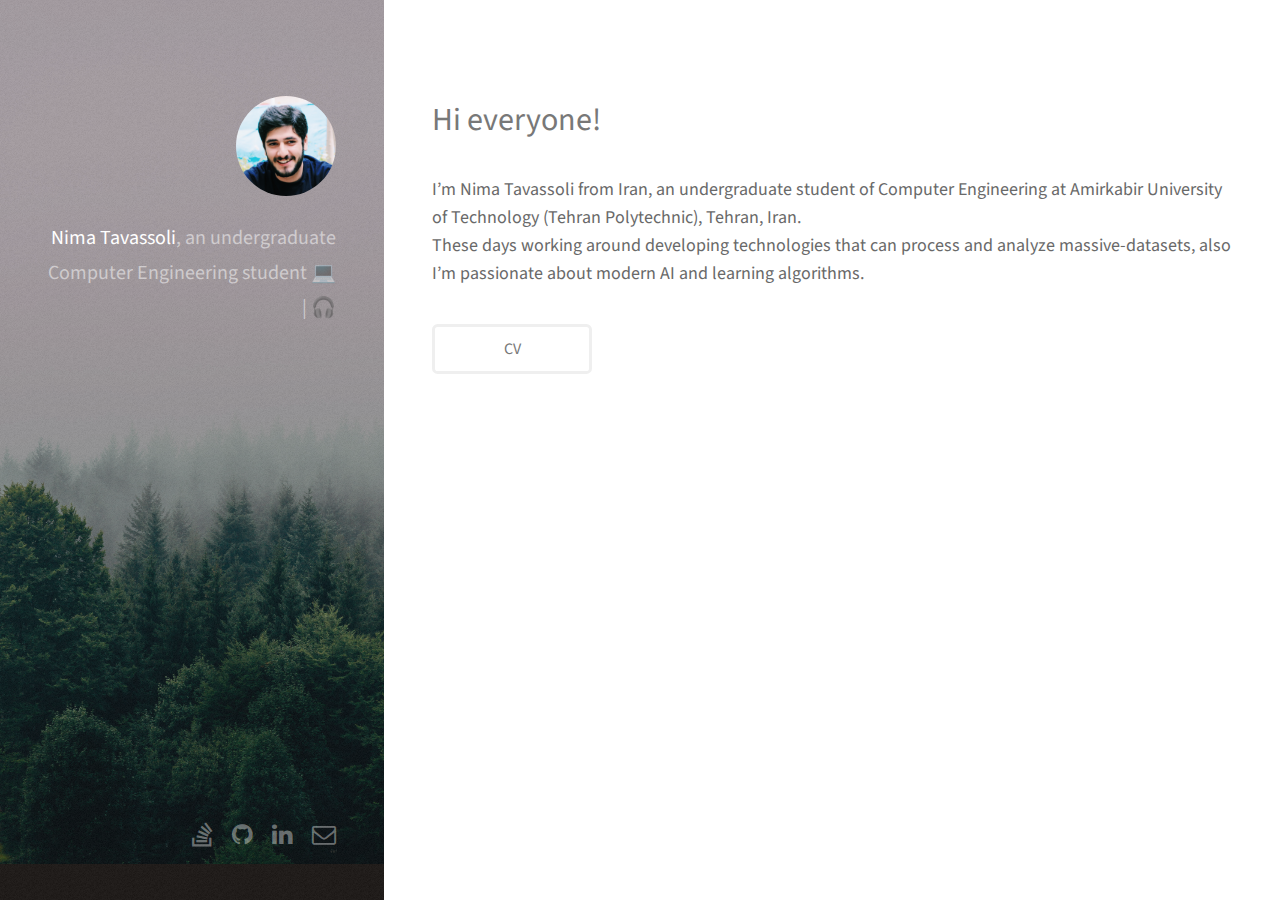
==== index.html @ 1cb4b244 "stackoverflow added" ====
<!DOCTYPE HTML>
<!--
	Strata by HTML5 UP
	html5up.net | @ajlkn
	Free for personal and commercial use under the CCA 3.0 license (html5up.net/license)
-->
<html>
	<head>
		<title>Nima Tavassoli</title>
		<meta charset="utf-8" />
		<meta name="viewport" content="width=device-width, initial-scale=1, user-scalable=no" />
		<link rel="stylesheet" href="assets/css/main.css" />
	</head>
	<body class="is-preload">


		<!-- Header -->
			<header id="header">
				<div class="inner">
					<a href="#" class="image avatar"><img src="./images/self.JPG" alt="" /></a>
					<h1><strong>Nima Tavassoli</strong>, an undergraduate<br>
								Computer Engineering student<br>
					 			💻 | 🎧	</h1>
				</div>
			</header>

		<!-- Main -->
			<div id="main">
				<!-- One -->
					<section id="one">
						<header class="major">
						 	<h2>Hi everyone!<br />
							</h2>
						</header>
						<p style="font-size: 18px;color: dimgray">
						I’m Nima Tavassoli from Iran, an undergraduate student of Computer Engineering at Amirkabir University of Technology (Tehran Polytechnic), Tehran, Iran.
						<br/> These days working around developing technologies that can process and analyze massive-datasets, also I’m passionate about modern AI and learning algorithms.
						</p>
						<ul class="actions">
							<!-- <li><a href="#two" class="button">Short Biography</a></li> -->
							<li><a href="/Files/NimaTavassoli-cv.pdf" class="button">CV</a></li>
							<!-- <li><a href="#three" class="button">Projects</a></li> -->
						</ul>
					</section>
				</div>

			<!-- Footer -->
				<footer id="footer">
					<div class="inner">
						<ul class="icons">
							<!-- <li><a href="#" class="icon fa-twitter"><span class="label">Twitter</span></a></li> -->

							<li><a href="https://stackoverflow.com/users/10244199/nima-tavassoli" class="icon fa fa-stack-overflow"><span class="label">Stackoverflow</span></a></li>
							<li><a href="https://www.github.com/nimtaa" class="icon fa-github"><span class="label">Github</span></a></li>
							<li><a href="https://www.linkedin.com/in/nima-tavassoli" class="icon fa-linkedin"><span class="label">Linkedin</span></a></li>
							<li><a href="mailto:nima.tavassoli2@gmail.com" class="icon fa-envelope-o"><span class="label">Email</span></a></li>
						</ul>
						<!-- <ul class="copyright">
							<li>&copy; Untitled</li><li>Design: <a href="http://html5up.net">HTML5 UP</a></li>
						</ul> -->
					</div>
				</footer>

				<!-- Two -->
					<!-- <section id="two">
						<h2>Bio</h2>
						<p style="font-size: 18px;color: dimgray">
								Lorem ipsum dolor sit amet consectetur, adipisicing elit. Provident, nostrum reiciendis fuga animi ex doloribus quos dignissimos officiis ipsam! Necessitatibus commodi fugiat inventore perspiciatis ad laudantium voluptates, nulla fugit ipsa.
								</p> -->
						<!-- <div class="row">
							<article class="col-6 col-12-xsmall work-item">
								<a href="images/fulls/01.jpg" class="image fit thumb"><img src="images/thumbs/01.jpg" alt="" /></a>
								<h3>Magna sed consequat tempus</h3>
								<p>Lorem ipsum dolor sit amet nisl sed nullam feugiat.</p>
							</article>
							<article class="col-6 col-12-xsmall work-item">
								<a href="images/fulls/02.jpg" class="image fit thumb"><img src="images/thumbs/02.jpg" alt="" /></a>
								<h3>Ultricies lacinia interdum</h3>
								<p>Lorem ipsum dolor sit amet nisl sed nullam feugiat.</p>
							</article>
							<article class="col-6 col-12-xsmall work-item">
								<a href="images/fulls/03.jpg" class="image fit thumb"><img src="images/thumbs/03.jpg" alt="" /></a>
								<h3>Tortor metus commodo</h3>
								<p>Lorem ipsum dolor sit amet nisl sed nullam feugiat.</p>
							</article>
							<article class="col-6 col-12-xsmall work-item">
								<a href="images/fulls/04.jpg" class="image fit thumb"><img src="images/thumbs/04.jpg" alt="" /></a>
								<h3>Quam neque phasellus</h3>
								<p>Lorem ipsum dolor sit amet nisl sed nullam feugiat.</p>
							</article>
							<article class="col-6 col-12-xsmall work-item">
								<a href="images/fulls/05.jpg" class="image fit thumb"><img src="images/thumbs/05.jpg" alt="" /></a>
								<h3>Nunc enim commodo aliquet</h3>
								<p>Lorem ipsum dolor sit amet nisl sed nullam feugiat.</p>
							</article>
							<article class="col-6 col-12-xsmall work-item">
								<a href="images/fulls/06.jpg" class="image fit thumb"><img src="images/thumbs/06.jpg" alt="" /></a>
								<h3>Risus ornare lacinia</h3>
								<p>Lorem ipsum dolor sit amet nisl sed nullam feugiat.</p>
							</article>
						</div>
						<ul class="actions">
							<li><a href="#" class="button">Full Portfolio</a></li>
						</ul> -->
					<!-- </section> -->

				<!-- Three -->
					<!-- <section id="three">
							<h2>Projects</h2>
						<p style="font-size: 18px;color: dimgray">
								Lorem ipsum dolor sit amet consectetur, adipisicing elit. Provident, nostrum reiciendis fuga animi ex doloribus quos dignissimos officiis ipsam! Necessitatibus commodi fugiat inventore perspiciatis ad laudantium voluptates, nulla fugit ipsa.
								</p> -->
						<!-- <h2>Get In Touch</h2>
						<p>Accumsan pellentesque commodo blandit enim arcu non at amet id arcu magna. Accumsan orci faucibus id eu lorem semper nunc nisi lorem vulputate lorem neque lorem ipsum dolor.</p>
						<div class="row">
							<div class="col-8 col-12-small">
								<form method="post" action="#">
									<div class="row gtr-uniform gtr-50">
										<div class="col-6 col-12-xsmall"><input type="text" name="name" id="name" placeholder="Name" /></div>
										<div class="col-6 col-12-xsmall"><input type="email" name="email" id="email" placeholder="Email" /></div>
										<div class="col-12"><textarea name="message" id="message" placeholder="Message" rows="4"></textarea></div>
									</div>
								</form>
								<ul class="actions">
									<li><input type="submit" value="Send Message" /></li>
								</ul>
							</div>
							<div class="col-4 col-12-small">
								<ul class="labeled-icons">
									<li>
										<h3 class="icon fa-home"><span class="label">Address</span></h3>
										1234 Somewhere Rd.<br />
										Nashville, TN 00000<br />
										United States
									</li>
									<li>
										<h3 class="icon fa-mobile"><span class="label">Phone</span></h3>
										000-000-0000
									</li>
									<li>
										<h3 class="icon fa-envelope-o"><span class="label">Email</span></h3>
										<a href="#">hello@untitled.tld</a>
									</li>
								</ul>
							</div>
						</div> -->
					<!-- </section> -->

				<!-- Four -->
				<!--
					<section id="four">
						<h2>Elements</h2>

						<section>
							<h4>Text</h4>
							<p>This is <b>bold</b> and this is <strong>strong</strong>. This is <i>italic</i> and this is <em>emphasized</em>.
							This is <sup>superscript</sup> text and this is <sub>subscript</sub> text.
							This is <u>underlined</u> and this is code: <code>for (;;) { ... }</code>. Finally, <a href="#">this is a link</a>.</p>
							<hr />
							<header>
								<h4>Heading with a Subtitle</h4>
								<p>Lorem ipsum dolor sit amet nullam id egestas urna aliquam</p>
							</header>
							<p>Nunc lacinia ante nunc ac lobortis. Interdum adipiscing gravida odio porttitor sem non mi integer non faucibus ornare mi ut ante amet placerat aliquet. Volutpat eu sed ante lacinia sapien lorem accumsan varius montes viverra nibh in adipiscing blandit tempus accumsan.</p>
							<header>
								<h5>Heading with a Subtitle</h5>
								<p>Lorem ipsum dolor sit amet nullam id egestas urna aliquam</p>
							</header>
							<p>Nunc lacinia ante nunc ac lobortis. Interdum adipiscing gravida odio porttitor sem non mi integer non faucibus ornare mi ut ante amet placerat aliquet. Volutpat eu sed ante lacinia sapien lorem accumsan varius montes viverra nibh in adipiscing blandit tempus accumsan.</p>
							<hr />
							<h2>Heading Level 2</h2>
							<h3>Heading Level 3</h3>
							<h4>Heading Level 4</h4>
							<h5>Heading Level 5</h5>
							<h6>Heading Level 6</h6>
							<hr />
							<h5>Blockquote</h5>
							<blockquote>Fringilla nisl. Donec accumsan interdum nisi, quis tincidunt felis sagittis eget tempus euismod. Vestibulum ante ipsum primis in faucibus vestibulum. Blandit adipiscing eu felis iaculis volutpat ac adipiscing accumsan faucibus. Vestibulum ante ipsum primis in faucibus lorem ipsum dolor sit amet nullam adipiscing eu felis.</blockquote>
							<h5>Preformatted</h5>
							<pre><code>i = 0;

while (!deck.isInOrder()) {
print 'Iteration ' + i;
deck.shuffle();
i++;
}

print 'It took ' + i + ' iterations to sort the deck.';</code></pre>
						</section>

						<section>
							<h4>Lists</h4>
							<div class="row">
								<div class="col-6 col-12-xsmall">
									<h5>Unordered</h5>
									<ul>
										<li>Dolor pulvinar etiam magna etiam.</li>
										<li>Sagittis adipiscing lorem eleifend.</li>
										<li>Felis enim feugiat dolore viverra.</li>
									</ul>
									<h5>Alternate</h5>
									<ul class="alt">
										<li>Dolor pulvinar etiam magna etiam.</li>
										<li>Sagittis adipiscing lorem eleifend.</li>
										<li>Felis enim feugiat dolore viverra.</li>
									</ul>
								</div>
								<div class="col-6 col-12-xsmall">
									<h5>Ordered</h5>
									<ol>
										<li>Dolor pulvinar etiam magna etiam.</li>
										<li>Etiam vel felis at lorem sed viverra.</li>
										<li>Felis enim feugiat dolore viverra.</li>
										<li>Dolor pulvinar etiam magna etiam.</li>
										<li>Etiam vel felis at lorem sed viverra.</li>
										<li>Felis enim feugiat dolore viverra.</li>
									</ol>
									<h5>Icons</h5>
									<ul class="icons">
										<li><a href="#" class="icon fa-twitter"><span class="label">Twitter</span></a></li>
										<li><a href="#" class="icon fa-facebook"><span class="label">Facebook</span></a></li>
										<li><a href="#" class="icon fa-instagram"><span class="label">Instagram</span></a></li>
										<li><a href="#" class="icon fa-github"><span class="label">Github</span></a></li>
										<li><a href="#" class="icon fa-dribbble"><span class="label">Dribbble</span></a></li>
										<li><a href="#" class="icon fa-tumblr"><span class="label">Tumblr</span></a></li>
									</ul>
								</div>
							</div>
							<h5>Actions</h5>
							<ul class="actions">
								<li><a href="#" class="button primary">Default</a></li>
								<li><a href="#" class="button">Default</a></li>
							</ul>
							<ul class="actions small">
								<li><a href="#" class="button primary small">Small</a></li>
								<li><a href="#" class="button small">Small</a></li>
							</ul>
							<div class="row">
								<div class="col-6 col-12-small">
									<ul class="actions stacked">
										<li><a href="#" class="button primary">Default</a></li>
										<li><a href="#" class="button">Default</a></li>
									</ul>
								</div>
								<div class="col-6 col-12-small">
									<ul class="actions stacked">
										<li><a href="#" class="button primary small">Small</a></li>
										<li><a href="#" class="button small">Small</a></li>
									</ul>
								</div>
								<div class="col-6 col-12-small">
									<ul class="actions stacked">
										<li><a href="#" class="button primary fit">Default</a></li>
										<li><a href="#" class="button fit">Default</a></li>
									</ul>
								</div>
								<div class="col-6 col-12-small">
									<ul class="actions stacked">
										<li><a href="#" class="button primary small fit">Small</a></li>
										<li><a href="#" class="button small fit">Small</a></li>
									</ul>
								</div>
							</div>
						</section>

						<section>
							<h4>Table</h4>
							<h5>Default</h5>
							<div class="table-wrapper">
								<table>
									<thead>
										<tr>
											<th>Name</th>
											<th>Description</th>
											<th>Price</th>
										</tr>
									</thead>
									<tbody>
										<tr>
											<td>Item One</td>
											<td>Ante turpis integer aliquet porttitor.</td>
											<td>29.99</td>
										</tr>
										<tr>
											<td>Item Two</td>
											<td>Vis ac commodo adipiscing arcu aliquet.</td>
											<td>19.99</td>
										</tr>
										<tr>
											<td>Item Three</td>
											<td> Morbi faucibus arcu accumsan lorem.</td>
											<td>29.99</td>
										</tr>
										<tr>
											<td>Item Four</td>
											<td>Vitae integer tempus condimentum.</td>
											<td>19.99</td>
										</tr>
										<tr>
											<td>Item Five</td>
											<td>Ante turpis integer aliquet porttitor.</td>
											<td>29.99</td>
										</tr>
									</tbody>
									<tfoot>
										<tr>
											<td colspan="2"></td>
											<td>100.00</td>
										</tr>
									</tfoot>
								</table>
							</div>

							<h5>Alternate</h5>
							<div class="table-wrapper">
								<table class="alt">
									<thead>
										<tr>
											<th>Name</th>
											<th>Description</th>
											<th>Price</th>
										</tr>
									</thead>
									<tbody>
										<tr>
											<td>Item One</td>
											<td>Ante turpis integer aliquet porttitor.</td>
											<td>29.99</td>
										</tr>
										<tr>
											<td>Item Two</td>
											<td>Vis ac commodo adipiscing arcu aliquet.</td>
											<td>19.99</td>
										</tr>
										<tr>
											<td>Item Three</td>
											<td> Morbi faucibus arcu accumsan lorem.</td>
											<td>29.99</td>
										</tr>
										<tr>
											<td>Item Four</td>
											<td>Vitae integer tempus condimentum.</td>
											<td>19.99</td>
										</tr>
										<tr>
											<td>Item Five</td>
											<td>Ante turpis integer aliquet porttitor.</td>
											<td>29.99</td>
										</tr>
									</tbody>
									<tfoot>
										<tr>
											<td colspan="2"></td>
											<td>100.00</td>
										</tr>
									</tfoot>
								</table>
							</div>
						</section>

						<section>
							<h4>Buttons</h4>
							<ul class="actions">
								<li><a href="#" class="button primary">Primary</a></li>
								<li><a href="#" class="button">Default</a></li>
							</ul>
							<ul class="actions">
								<li><a href="#" class="button large">Large</a></li>
								<li><a href="#" class="button">Default</a></li>
								<li><a href="#" class="button small">Small</a></li>
							</ul>
							<ul class="actions fit">
								<li><a href="#" class="button primary fit">Fit</a></li>
								<li><a href="#" class="button fit">Fit</a></li>
							</ul>
							<ul class="actions fit small">
								<li><a href="#" class="button primary fit small">Fit + Small</a></li>
								<li><a href="#" class="button fit small">Fit + Small</a></li>
							</ul>
							<ul class="actions">
								<li><a href="#" class="button primary icon fa-download">Icon</a></li>
								<li><a href="#" class="button icon fa-download">Icon</a></li>
							</ul>
							<ul class="actions">
								<li><span class="button primary disabled">Primary</span></li>
								<li><span class="button disabled">Default</span></li>
							</ul>
						</section>

						<section>
							<h4>Form</h4>
							<form method="post" action="#">
								<div class="row gtr-uniform gtr-50">
									<div class="col-6 col-12-xsmall">
										<input type="text" name="demo-name" id="demo-name" value="" placeholder="Name" />
									</div>
									<div class="col-6 col-12-xsmall">
										<input type="email" name="demo-email" id="demo-email" value="" placeholder="Email" />
									</div>
									<div class="col-12">
										<select name="demo-category" id="demo-category">
											<option value="">- Category -</option>
											<option value="1">Manufacturing</option>
											<option value="1">Shipping</option>
											<option value="1">Administration</option>
											<option value="1">Human Resources</option>
										</select>
									</div>
									<div class="col-4 col-12-small">
										<input type="radio" id="demo-priority-low" name="demo-priority" checked>
										<label for="demo-priority-low">Low Priority</label>
									</div>
									<div class="col-4 col-12-small">
										<input type="radio" id="demo-priority-normal" name="demo-priority">
										<label for="demo-priority-normal">Normal Priority</label>
									</div>
									<div class="col-4 col-12-small">
										<input type="radio" id="demo-priority-high" name="demo-priority">
										<label for="demo-priority-high">High Priority</label>
									</div>
									<div class="col-6 col-12-small">
										<input type="checkbox" id="demo-copy" name="demo-copy">
										<label for="demo-copy">Email me a copy of this message</label>
									</div>
									<div class="col-6 col-12-small">
										<input type="checkbox" id="demo-human" name="demo-human" checked>
										<label for="demo-human">I am a human and not a robot</label>
									</div>
									<div class="col-12">
										<textarea name="demo-message" id="demo-message" placeholder="Enter your message" rows="6"></textarea>
									</div>
									<div class="col-12">
										<ul class="actions">
											<li><input type="submit" value="Send Message" class="primary" /></li>
											<li><input type="reset" value="Reset" /></li>
										</ul>
									</div>
								</div>
							</form>
						</section>

						<section>
							<h4>Image</h4>
							<h5>Fit</h5>
							<div class="box alt">
								<div class="row gtr-50 gtr-uniform">
									<div class="col-12"><span class="image fit"><img src="images/fulls/05.jpg" alt="" /></span></div>
									<div class="col-4"><span class="image fit"><img src="images/thumbs/01.jpg" alt="" /></span></div>
									<div class="col-4"><span class="image fit"><img src="images/thumbs/02.jpg" alt="" /></span></div>
									<div class="col-4"><span class="image fit"><img src="images/thumbs/03.jpg" alt="" /></span></div>
									<div class="col-4"><span class="image fit"><img src="images/thumbs/04.jpg" alt="" /></span></div>
									<div class="col-4"><span class="image fit"><img src="images/thumbs/05.jpg" alt="" /></span></div>
									<div class="col-4"><span class="image fit"><img src="images/thumbs/06.jpg" alt="" /></span></div>
									<div class="col-4"><span class="image fit"><img src="images/thumbs/03.jpg" alt="" /></span></div>
									<div class="col-4"><span class="image fit"><img src="images/thumbs/02.jpg" alt="" /></span></div>
									<div class="col-4"><span class="image fit"><img src="images/thumbs/01.jpg" alt="" /></span></div>
								</div>
							</div>
							<h5>Left &amp; Right</h5>
							<p><span class="image left"><img src="images/avatar.jpg" alt="" /></span>Fringilla nisl. Donec accumsan interdum nisi, quis tincidunt felis sagittis eget. tempus euismod. Vestibulum ante ipsum primis in faucibus vestibulum. Blandit adipiscing eu felis iaculis volutpat ac adipiscing accumsan eu faucibus. Integer ac pellentesque praesent tincidunt felis sagittis eget. tempus euismod. Vestibulum ante ipsum primis in faucibus vestibulum. Blandit adipiscing eu felis iaculis volutpat ac adipiscing accumsan eu faucibus. Integer ac pellentesque praesent. Donec accumsan interdum nisi, quis tincidunt felis sagittis eget. tempus euismod. Vestibulum ante ipsum primis in faucibus vestibulum. Blandit adipiscing eu felis iaculis volutpat ac adipiscing accumsan eu faucibus. Integer ac pellentesque praesent tincidunt felis sagittis eget. tempus euismod. Vestibulum ante ipsum primis in faucibus vestibulum. Blandit adipiscing eu felis iaculis volutpat ac adipiscing accumsan eu faucibus. Integer ac pellentesque praesent.</p>
							<p><span class="image right"><img src="images/avatar.jpg" alt="" /></span>Fringilla nisl. Donec accumsan interdum nisi, quis tincidunt felis sagittis eget. tempus euismod. Vestibulum ante ipsum primis in faucibus vestibulum. Blandit adipiscing eu felis iaculis volutpat ac adipiscing accumsan eu faucibus. Integer ac pellentesque praesent tincidunt felis sagittis eget. tempus euismod. Vestibulum ante ipsum primis in faucibus vestibulum. Blandit adipiscing eu felis iaculis volutpat ac adipiscing accumsan eu faucibus. Integer ac pellentesque praesent. Donec accumsan interdum nisi, quis tincidunt felis sagittis eget. tempus euismod. Vestibulum ante ipsum primis in faucibus vestibulum. Blandit adipiscing eu felis iaculis volutpat ac adipiscing accumsan eu faucibus. Integer ac pellentesque praesent tincidunt felis sagittis eget. tempus euismod. Vestibulum ante ipsum primis in faucibus vestibulum. Blandit adipiscing eu felis iaculis volutpat ac adipiscing accumsan eu faucibus. Integer ac pellentesque praesent.</p>
						</section>

					</section>
				-->

			<!-- </div> -->

		<!-- Footer -->
			<!-- <footer id="footer">
				<div class="inner">
					<ul class="icons"> -->
						<!-- <li><a href="#" class="icon fa-twitter"><span class="label">Twitter</span></a></li> -->
						<!-- <li><a href="https://www.github.com/nimtaa" class="icon fa-github"><span class="label">Github</span></a></li>
						<li><a href="https://www.linkedin.com/in/nima-tavassoli" class="icon fa-linkedin"><span class="label">Linkedin</span></a></li>
						<li><a href="mailto:nima.tavassoli2@gmail.com" class="icon fa-envelope-o"><span class="label">Email</span></a></li>
					</ul> -->
					<!-- <ul class="copyright">
						<li>&copy; Untitled</li><li>Design: <a href="http://html5up.net">HTML5 UP</a></li>
					</ul> -->
				<!-- </div>
			</footer> -->

		<!-- Scripts -->
			<script src="assets/js/jquery.min.js"></script>
			<script src="assets/js/jquery.poptrox.min.js"></script>
			<script src="assets/js/browser.min.js"></script>
			<script src="assets/js/breakpoints.min.js"></script>
			<script src="assets/js/util.js"></script>
			<script src="assets/js/main.js"></script>

	</body>
</html>
---- assets/css/main.css ----
@import url("font-awesome.min.css");
@import url("https://fonts.googleapis.com/css?family=Source+Sans+Pro:400,400italic");

/*
	Strata by HTML5 UP
	html5up.net | @ajlkn
	Free for personal and commercial use under the CCA 3.0 license (html5up.net/license)
*/

html, body, div, span, applet, object,
iframe, h1, h2, h3, h4, h5, h6, p, blockquote,
pre, a, abbr, acronym, address, big, cite,
code, del, dfn, em, img, ins, kbd, q, s, samp,
small, strike, strong, sub, sup, tt, var, b,
u, i, center, dl, dt, dd, ol, ul, li, fieldset,
form, label, legend, table, caption, tbody,
tfoot, thead, tr, th, td, article, aside,
canvas, details, embed, figure, figcaption,
footer, header, hgroup, menu, nav, output, ruby,
section, summary, time, mark, audio, video {
	margin: 0;
	padding: 0;
	border: 0;
	font-size: 100%;
	font: inherit;
	vertical-align: baseline;}

article, aside, details, figcaption, figure,
footer, header, hgroup, menu, nav, section {
	display: block;}

body {
	line-height: 1;
}

ol, ul {
	list-style: none;
}

blockquote, q {
	quotes: none;
}

	blockquote:before, blockquote:after, q:before, q:after {
		content: '';
		content: none;
	}

table {
	border-collapse: collapse;
	border-spacing: 0;
}

body {
	-webkit-text-size-adjust: none;
}

mark {
	background-color: transparent;
	color: inherit;
}

input::-moz-focus-inner {
	border: 0;
	padding: 0;
}

input, select, textarea {
	-moz-appearance: none;
	-webkit-appearance: none;
	-ms-appearance: none;
	appearance: none;
}

/* Basic */

	html {
		box-sizing: border-box;
	}

	*, *:before, *:after {
		box-sizing: inherit;
	}

	body {
		background: #fff;
	}

		body.is-preload *, body.is-preload *:before, body.is-preload *:after {
			-moz-animation: none !important;
			-webkit-animation: none !important;
			-ms-animation: none !important;
			animation: none !important;
			-moz-transition: none !important;
			-webkit-transition: none !important;
			-ms-transition: none !important;
			transition: none !important;
		}

	body, input, select, textarea {
		color: #a2a2a2;
		/* font-family: "Source Sans Pro", Helvetica, sans-serif; */
		/*font-family: 'Open Sans', sans-serif;*/
		font-family: "Source Sans Pro", Helvetica, sans-serif;
		font-size: 16pt;
		font-weight: 400;
		line-height: 1.75em;
	}

	a {
		-moz-transition: color 0.2s ease-in-out, border-color 0.2s ease-in-out;
		-webkit-transition: color 0.2s ease-in-out, border-color 0.2s ease-in-out;
		-ms-transition: color 0.2s ease-in-out, border-color 0.2s ease-in-out;
		transition: color 0.2s ease-in-out, border-color 0.2s ease-in-out;
		border-bottom: dotted 1px;
		color: #49bf9d;
		text-decoration: none;
	}

		a:hover {
			border-bottom-color: transparent;
			color: #49bf9d !important;
			text-decoration: none;
		}

	strong, b {
		color: #787878;
		font-weight: 400;
	}

	em, i {
		font-style: italic;
	}

	p {
		margin: 0 0 2em 0;
	}

	h1, h2, h3, h4, h5, h6 {
		color: #787878;
		font-weight: 400;
		line-height: 1em;
		margin: 0 0 1em 0;
	}

		h1 a, h2 a, h3 a, h4 a, h5 a, h6 a {
			color: inherit;
			text-decoration: none;
		}

	h1 {
		font-size: 2em;
		line-height: 1.5em;
	}

	h2 {
		font-size: 1.5em;
		line-height: 1.5em;
	}

	h3 {
		font-size: 1.25em;
		line-height: 1.5em;
	}

	h4 {
		font-size: 1.1em;
		line-height: 1.5em;
	}

	h5 {
		font-size: 0.9em;
		line-height: 1.5em;
	}

	h6 {
		font-size: 0.7em;
		line-height: 1.5em;
	}

	sub {
		font-size: 0.8em;
		position: relative;
		top: 0.5em;
	}

	sup {
		font-size: 0.8em;
		position: relative;
		top: -0.5em;
	}

	hr {
		border: 0;
		border-bottom: solid 2px #efefef;
		margin: 2em 0;
	}

		hr.major {
			margin: 3em 0;
		}

	blockquote {
		border-left: solid 6px #efefef;
		font-style: italic;
		margin: 0 0 2em 0;
		padding: 0.5em 0 0.5em 1.5em;
	}

	code {
		background: #f7f7f7;
		border-radius: 0.35em;
		border: solid 2px #efefef;
		font-family: "Courier New", monospace;
		font-size: 0.9em;
		margin: 0 0.25em;
		padding: 0.25em 0.65em;
	}

	pre {
		-webkit-overflow-scrolling: touch;
		font-family: "Courier New", monospace;
		font-size: 0.9em;
		margin: 0 0 2em 0;
	}

		pre code {
			display: block;
			line-height: 1.75em;
			padding: 1em 1.5em;
			overflow-x: auto;
		}

	.align-left {
		text-align: left;
	}

	.align-center {
		text-align: center;
	}

	.align-right {
		text-align: right;
	}

/* Container */

	.container {
		margin: 0 auto;
		max-width: calc(100% - 4em);
		width: 100%;
	}

		.container.xsmall {
			width: 25%;
		}

		.container.small {
			width: 50%;
		}

		.container.medium {
			width: 75%;
		}

		.container.large {
			width: 125%;
		}

		.container.xlarge {
			width: 150%;
		}

		.container.max {
			width: 100%;
		}

		@media screen and (max-width: 980px) {

			.container {
				width: 100% !important;
				max-width: 100% !important;
			}

		}

		@media screen and (max-width: 480px) {

			.container {
				max-width: calc(100% - 3em);
			}

		}

/* Row */

	.row {
		display: flex;
		flex-wrap: wrap;
		box-sizing: border-box;
		align-items: stretch;
	}

		.row > * {
			box-sizing: border-box;
		}

		.row.gtr-uniform > * > :last-child {
			margin-bottom: 0;
		}

		.row.aln-left {
			justify-content: flex-start;
		}

		.row.aln-center {
			justify-content: center;
		}

		.row.aln-right {
			justify-content: flex-end;
		}

		.row.aln-top {
			align-items: flex-start;
		}

		.row.aln-middle {
			align-items: center;
		}

		.row.aln-bottom {
			align-items: flex-end;
		}

		.row > .imp {
			order: -1;
		}

		.row > .col-1 {
			width: 8.3333333333%;
		}

		.row > .off-1 {
			margin-left: 8.3333333333%;
		}

		.row > .col-2 {
			width: 16.6666666667%;
		}

		.row > .off-2 {
			margin-left: 16.6666666667%;
		}

		.row > .col-3 {
			width: 25%;
		}

		.row > .off-3 {
			margin-left: 25%;
		}

		.row > .col-4 {
			width: 33.3333333333%;
		}

		.row > .off-4 {
			margin-left: 33.3333333333%;
		}

		.row > .col-5 {
			width: 41.6666666667%;
		}

		.row > .off-5 {
			margin-left: 41.6666666667%;
		}

		.row > .col-6 {
			width: 50%;
		}

		.row > .off-6 {
			margin-left: 50%;
		}

		.row > .col-7 {
			width: 58.3333333333%;
		}

		.row > .off-7 {
			margin-left: 58.3333333333%;
		}

		.row > .col-8 {
			width: 66.6666666667%;
		}

		.row > .off-8 {
			margin-left: 66.6666666667%;
		}

		.row > .col-9 {
			width: 75%;
		}

		.row > .off-9 {
			margin-left: 75%;
		}

		.row > .col-10 {
			width: 83.3333333333%;
		}

		.row > .off-10 {
			margin-left: 83.3333333333%;
		}

		.row > .col-11 {
			width: 91.6666666667%;
		}

		.row > .off-11 {
			margin-left: 91.6666666667%;
		}

		.row > .col-12 {
			width: 100%;
		}

		.row > .off-12 {
			margin-left: 100%;
		}

		.row.gtr-0 {
			margin-top: 0;
			margin-left: 0em;
		}

			.row.gtr-0 > * {
				padding: 0 0 0 0em;
			}

			.row.gtr-0.gtr-uniform {
				margin-top: 0em;
			}

				.row.gtr-0.gtr-uniform > * {
					padding-top: 0em;
				}

		.row.gtr-25 {
			margin-top: 0;
			margin-left: -0.625em;
		}

			.row.gtr-25 > * {
				padding: 0 0 0 0.625em;
			}

			.row.gtr-25.gtr-uniform {
				margin-top: -0.625em;
			}

				.row.gtr-25.gtr-uniform > * {
					padding-top: 0.625em;
				}

		.row.gtr-50 {
			margin-top: 0;
			margin-left: -1.25em;
		}

			.row.gtr-50 > * {
				padding: 0 0 0 1.25em;
			}

			.row.gtr-50.gtr-uniform {
				margin-top: -1.25em;
			}

				.row.gtr-50.gtr-uniform > * {
					padding-top: 1.25em;
				}

		.row {
			margin-top: 0;
			margin-left: -2.5em;
		}

			.row > * {
				padding: 0 0 0 2.5em;
			}

			.row.gtr-uniform {
				margin-top: -2.5em;
			}

				.row.gtr-uniform > * {
					padding-top: 2.5em;
				}

		.row.gtr-150 {
			margin-top: 0;
			margin-left: -3.75em;
		}

			.row.gtr-150 > * {
				padding: 0 0 0 3.75em;
			}

			.row.gtr-150.gtr-uniform {
				margin-top: -3.75em;
			}

				.row.gtr-150.gtr-uniform > * {
					padding-top: 3.75em;
				}

		.row.gtr-200 {
			margin-top: 0;
			margin-left: -5em;
		}

			.row.gtr-200 > * {
				padding: 0 0 0 5em;
			}

			.row.gtr-200.gtr-uniform {
				margin-top: -5em;
			}

				.row.gtr-200.gtr-uniform > * {
					padding-top: 5em;
				}

		@media screen and (max-width: 1800px) {

			.row {
				display: flex;
				flex-wrap: wrap;
				box-sizing: border-box;
				align-items: stretch;
			}

				.row > * {
					box-sizing: border-box;
				}

				.row.gtr-uniform > * > :last-child {
					margin-bottom: 0;
				}

				.row.aln-left {
					justify-content: flex-start;
				}

				.row.aln-center {
					justify-content: center;
				}

				.row.aln-right {
					justify-content: flex-end;
				}

				.row.aln-top {
					align-items: flex-start;
				}

				.row.aln-middle {
					align-items: center;
				}

				.row.aln-bottom {
					align-items: flex-end;
				}

				.row > .imp-xlarge {
					order: -1;
				}

				.row > .col-1-xlarge {
					width: 8.3333333333%;
				}

				.row > .off-1-xlarge {
					margin-left: 8.3333333333%;
				}

				.row > .col-2-xlarge {
					width: 16.6666666667%;
				}

				.row > .off-2-xlarge {
					margin-left: 16.6666666667%;
				}

				.row > .col-3-xlarge {
					width: 25%;
				}

				.row > .off-3-xlarge {
					margin-left: 25%;
				}

				.row > .col-4-xlarge {
					width: 33.3333333333%;
				}

				.row > .off-4-xlarge {
					margin-left: 33.3333333333%;
				}

				.row > .col-5-xlarge {
					width: 41.6666666667%;
				}

				.row > .off-5-xlarge {
					margin-left: 41.6666666667%;
				}

				.row > .col-6-xlarge {
					width: 50%;
				}

				.row > .off-6-xlarge {
					margin-left: 50%;
				}

				.row > .col-7-xlarge {
					width: 58.3333333333%;
				}

				.row > .off-7-xlarge {
					margin-left: 58.3333333333%;
				}

				.row > .col-8-xlarge {
					width: 66.6666666667%;
				}

				.row > .off-8-xlarge {
					margin-left: 66.6666666667%;
				}

				.row > .col-9-xlarge {
					width: 75%;
				}

				.row > .off-9-xlarge {
					margin-left: 75%;
				}

				.row > .col-10-xlarge {
					width: 83.3333333333%;
				}

				.row > .off-10-xlarge {
					margin-left: 83.3333333333%;
				}

				.row > .col-11-xlarge {
					width: 91.6666666667%;
				}

				.row > .off-11-xlarge {
					margin-left: 91.6666666667%;
				}

				.row > .col-12-xlarge {
					width: 100%;
				}

				.row > .off-12-xlarge {
					margin-left: 100%;
				}

				.row.gtr-0 {
					margin-top: 0;
					margin-left: 0em;
				}

					.row.gtr-0 > * {
						padding: 0 0 0 0em;
					}

					.row.gtr-0.gtr-uniform {
						margin-top: 0em;
					}

						.row.gtr-0.gtr-uniform > * {
							padding-top: 0em;
						}

				.row.gtr-25 {
					margin-top: 0;
					margin-left: -0.625em;
				}

					.row.gtr-25 > * {
						padding: 0 0 0 0.625em;
					}

					.row.gtr-25.gtr-uniform {
						margin-top: -0.625em;
					}

						.row.gtr-25.gtr-uniform > * {
							padding-top: 0.625em;
						}

				.row.gtr-50 {
					margin-top: 0;
					margin-left: -1.25em;
				}

					.row.gtr-50 > * {
						padding: 0 0 0 1.25em;
					}

					.row.gtr-50.gtr-uniform {
						margin-top: -1.25em;
					}

						.row.gtr-50.gtr-uniform > * {
							padding-top: 1.25em;
						}

				.row {
					margin-top: 0;
					margin-left: -2.5em;
				}

					.row > * {
						padding: 0 0 0 2.5em;
					}

					.row.gtr-uniform {
						margin-top: -2.5em;
					}

						.row.gtr-uniform > * {
							padding-top: 2.5em;
						}

				.row.gtr-150 {
					margin-top: 0;
					margin-left: -3.75em;
				}

					.row.gtr-150 > * {
						padding: 0 0 0 3.75em;
					}

					.row.gtr-150.gtr-uniform {
						margin-top: -3.75em;
					}

						.row.gtr-150.gtr-uniform > * {
							padding-top: 3.75em;
						}

				.row.gtr-200 {
					margin-top: 0;
					margin-left: -5em;
				}

					.row.gtr-200 > * {
						padding: 0 0 0 5em;
					}

					.row.gtr-200.gtr-uniform {
						margin-top: -5em;
					}

						.row.gtr-200.gtr-uniform > * {
							padding-top: 5em;
						}

		}

		@media screen and (max-width: 1280px) {

			.row {
				display: flex;
				flex-wrap: wrap;
				box-sizing: border-box;
				align-items: stretch;
			}

				.row > * {
					box-sizing: border-box;
				}

				.row.gtr-uniform > * > :last-child {
					margin-bottom: 0;
				}

				.row.aln-left {
					justify-content: flex-start;
				}

				.row.aln-center {
					justify-content: center;
				}

				.row.aln-right {
					justify-content: flex-end;
				}

				.row.aln-top {
					align-items: flex-start;
				}

				.row.aln-middle {
					align-items: center;
				}

				.row.aln-bottom {
					align-items: flex-end;
				}

				.row > .imp-large {
					order: -1;
				}

				.row > .col-1-large {
					width: 8.3333333333%;
				}

				.row > .off-1-large {
					margin-left: 8.3333333333%;
				}

				.row > .col-2-large {
					width: 16.6666666667%;
				}

				.row > .off-2-large {
					margin-left: 16.6666666667%;
				}

				.row > .col-3-large {
					width: 25%;
				}

				.row > .off-3-large {
					margin-left: 25%;
				}

				.row > .col-4-large {
					width: 33.3333333333%;
				}

				.row > .off-4-large {
					margin-left: 33.3333333333%;
				}

				.row > .col-5-large {
					width: 41.6666666667%;
				}

				.row > .off-5-large {
					margin-left: 41.6666666667%;
				}

				.row > .col-6-large {
					width: 50%;
				}

				.row > .off-6-large {
					margin-left: 50%;
				}

				.row > .col-7-large {
					width: 58.3333333333%;
				}

				.row > .off-7-large {
					margin-left: 58.3333333333%;
				}

				.row > .col-8-large {
					width: 66.6666666667%;
				}

				.row > .off-8-large {
					margin-left: 66.6666666667%;
				}

				.row > .col-9-large {
					width: 75%;
				}

				.row > .off-9-large {
					margin-left: 75%;
				}

				.row > .col-10-large {
					width: 83.3333333333%;
				}

				.row > .off-10-large {
					margin-left: 83.3333333333%;
				}

				.row > .col-11-large {
					width: 91.6666666667%;
				}

				.row > .off-11-large {
					margin-left: 91.6666666667%;
				}

				.row > .col-12-large {
					width: 100%;
				}

				.row > .off-12-large {
					margin-left: 100%;
				}

				.row.gtr-0 {
					margin-top: 0;
					margin-left: 0em;
				}

					.row.gtr-0 > * {
						padding: 0 0 0 0em;
					}

					.row.gtr-0.gtr-uniform {
						margin-top: 0em;
					}

						.row.gtr-0.gtr-uniform > * {
							padding-top: 0em;
						}

				.row.gtr-25 {
					margin-top: 0;
					margin-left: -0.5em;
				}

					.row.gtr-25 > * {
						padding: 0 0 0 0.5em;
					}

					.row.gtr-25.gtr-uniform {
						margin-top: -0.5em;
					}

						.row.gtr-25.gtr-uniform > * {
							padding-top: 0.5em;
						}

				.row.gtr-50 {
					margin-top: 0;
					margin-left: -1em;
				}

					.row.gtr-50 > * {
						padding: 0 0 0 1em;
					}

					.row.gtr-50.gtr-uniform {
						margin-top: -1em;
					}

						.row.gtr-50.gtr-uniform > * {
							padding-top: 1em;
						}

				.row {
					margin-top: 0;
					margin-left: -2em;
				}

					.row > * {
						padding: 0 0 0 2em;
					}

					.row.gtr-uniform {
						margin-top: -2em;
					}

						.row.gtr-uniform > * {
							padding-top: 2em;
						}

				.row.gtr-150 {
					margin-top: 0;
					margin-left: -3em;
				}

					.row.gtr-150 > * {
						padding: 0 0 0 3em;
					}

					.row.gtr-150.gtr-uniform {
						margin-top: -3em;
					}

						.row.gtr-150.gtr-uniform > * {
							padding-top: 3em;
						}

				.row.gtr-200 {
					margin-top: 0;
					margin-left: -4em;
				}

					.row.gtr-200 > * {
						padding: 0 0 0 4em;
					}

					.row.gtr-200.gtr-uniform {
						margin-top: -4em;
					}

						.row.gtr-200.gtr-uniform > * {
							padding-top: 4em;
						}

		}

		@media screen and (max-width: 980px) {

			.row {
				display: flex;
				flex-wrap: wrap;
				box-sizing: border-box;
				align-items: stretch;
			}

				.row > * {
					box-sizing: border-box;
				}

				.row.gtr-uniform > * > :last-child {
					margin-bottom: 0;
				}

				.row.aln-left {
					justify-content: flex-start;
				}

				.row.aln-center {
					justify-content: center;
				}

				.row.aln-right {
					justify-content: flex-end;
				}

				.row.aln-top {
					align-items: flex-start;
				}

				.row.aln-middle {
					align-items: center;
				}

				.row.aln-bottom {
					align-items: flex-end;
				}

				.row > .imp-medium {
					order: -1;
				}

				.row > .col-1-medium {
					width: 8.3333333333%;
				}

				.row > .off-1-medium {
					margin-left: 8.3333333333%;
				}

				.row > .col-2-medium {
					width: 16.6666666667%;
				}

				.row > .off-2-medium {
					margin-left: 16.6666666667%;
				}

				.row > .col-3-medium {
					width: 25%;
				}

				.row > .off-3-medium {
					margin-left: 25%;
				}

				.row > .col-4-medium {
					width: 33.3333333333%;
				}

				.row > .off-4-medium {
					margin-left: 33.3333333333%;
				}

				.row > .col-5-medium {
					width: 41.6666666667%;
				}

				.row > .off-5-medium {
					margin-left: 41.6666666667%;
				}

				.row > .col-6-medium {
					width: 50%;
				}

				.row > .off-6-medium {
					margin-left: 50%;
				}

				.row > .col-7-medium {
					width: 58.3333333333%;
				}

				.row > .off-7-medium {
					margin-left: 58.3333333333%;
				}

				.row > .col-8-medium {
					width: 66.6666666667%;
				}

				.row > .off-8-medium {
					margin-left: 66.6666666667%;
				}

				.row > .col-9-medium {
					width: 75%;
				}

				.row > .off-9-medium {
					margin-left: 75%;
				}

				.row > .col-10-medium {
					width: 83.3333333333%;
				}

				.row > .off-10-medium {
					margin-left: 83.3333333333%;
				}

				.row > .col-11-medium {
					width: 91.6666666667%;
				}

				.row > .off-11-medium {
					margin-left: 91.6666666667%;
				}

				.row > .col-12-medium {
					width: 100%;
				}

				.row > .off-12-medium {
					margin-left: 100%;
				}

				.row.gtr-0 {
					margin-top: 0;
					margin-left: 0em;
				}

					.row.gtr-0 > * {
						padding: 0 0 0 0em;
					}

					.row.gtr-0.gtr-uniform {
						margin-top: 0em;
					}

						.row.gtr-0.gtr-uniform > * {
							padding-top: 0em;
						}

				.row.gtr-25 {
					margin-top: 0;
					margin-left: -0.5em;
				}

					.row.gtr-25 > * {
						padding: 0 0 0 0.5em;
					}

					.row.gtr-25.gtr-uniform {
						margin-top: -0.5em;
					}

						.row.gtr-25.gtr-uniform > * {
							padding-top: 0.5em;
						}

				.row.gtr-50 {
					margin-top: 0;
					margin-left: -1em;
				}

					.row.gtr-50 > * {
						padding: 0 0 0 1em;
					}

					.row.gtr-50.gtr-uniform {
						margin-top: -1em;
					}

						.row.gtr-50.gtr-uniform > * {
							padding-top: 1em;
						}

				.row {
					margin-top: 0;
					margin-left: -2em;
				}

					.row > * {
						padding: 0 0 0 2em;
					}

					.row.gtr-uniform {
						margin-top: -2em;
					}

						.row.gtr-uniform > * {
							padding-top: 2em;
						}

				.row.gtr-150 {
					margin-top: 0;
					margin-left: -3em;
				}

					.row.gtr-150 > * {
						padding: 0 0 0 3em;
					}

					.row.gtr-150.gtr-uniform {
						margin-top: -3em;
					}

						.row.gtr-150.gtr-uniform > * {
							padding-top: 3em;
						}

				.row.gtr-200 {
					margin-top: 0;
					margin-left: -4em;
				}

					.row.gtr-200 > * {
						padding: 0 0 0 4em;
					}

					.row.gtr-200.gtr-uniform {
						margin-top: -4em;
					}

						.row.gtr-200.gtr-uniform > * {
							padding-top: 4em;
						}

		}

		@media screen and (max-width: 736px) {

			.row {
				display: flex;
				flex-wrap: wrap;
				box-sizing: border-box;
				align-items: stretch;
			}

				.row > * {
					box-sizing: border-box;
				}

				.row.gtr-uniform > * > :last-child {
					margin-bottom: 0;
				}

				.row.aln-left {
					justify-content: flex-start;
				}

				.row.aln-center {
					justify-content: center;
				}

				.row.aln-right {
					justify-content: flex-end;
				}

				.row.aln-top {
					align-items: flex-start;
				}

				.row.aln-middle {
					align-items: center;
				}

				.row.aln-bottom {
					align-items: flex-end;
				}

				.row > .imp-small {
					order: -1;
				}

				.row > .col-1-small {
					width: 8.3333333333%;
				}

				.row > .off-1-small {
					margin-left: 8.3333333333%;
				}

				.row > .col-2-small {
					width: 16.6666666667%;
				}

				.row > .off-2-small {
					margin-left: 16.6666666667%;
				}

				.row > .col-3-small {
					width: 25%;
				}

				.row > .off-3-small {
					margin-left: 25%;
				}

				.row > .col-4-small {
					width: 33.3333333333%;
				}

				.row > .off-4-small {
					margin-left: 33.3333333333%;
				}

				.row > .col-5-small {
					width: 41.6666666667%;
				}

				.row > .off-5-small {
					margin-left: 41.6666666667%;
				}

				.row > .col-6-small {
					width: 50%;
				}

				.row > .off-6-small {
					margin-left: 50%;
				}

				.row > .col-7-small {
					width: 58.3333333333%;
				}

				.row > .off-7-small {
					margin-left: 58.3333333333%;
				}

				.row > .col-8-small {
					width: 66.6666666667%;
				}

				.row > .off-8-small {
					margin-left: 66.6666666667%;
				}

				.row > .col-9-small {
					width: 75%;
				}

				.row > .off-9-small {
					margin-left: 75%;
				}

				.row > .col-10-small {
					width: 83.3333333333%;
				}

				.row > .off-10-small {
					margin-left: 83.3333333333%;
				}

				.row > .col-11-small {
					width: 91.6666666667%;
				}

				.row > .off-11-small {
					margin-left: 91.6666666667%;
				}

				.row > .col-12-small {
					width: 100%;
				}

				.row > .off-12-small {
					margin-left: 100%;
				}

				.row.gtr-0 {
					margin-top: 0;
					margin-left: 0em;
				}

					.row.gtr-0 > * {
						padding: 0 0 0 0em;
					}

					.row.gtr-0.gtr-uniform {
						margin-top: 0em;
					}

						.row.gtr-0.gtr-uniform > * {
							padding-top: 0em;
						}

				.row.gtr-25 {
					margin-top: 0;
					margin-left: -0.375em;
				}

					.row.gtr-25 > * {
						padding: 0 0 0 0.375em;
					}

					.row.gtr-25.gtr-uniform {
						margin-top: -0.375em;
					}

						.row.gtr-25.gtr-uniform > * {
							padding-top: 0.375em;
						}

				.row.gtr-50 {
					margin-top: 0;
					margin-left: -0.75em;
				}

					.row.gtr-50 > * {
						padding: 0 0 0 0.75em;
					}

					.row.gtr-50.gtr-uniform {
						margin-top: -0.75em;
					}

						.row.gtr-50.gtr-uniform > * {
							padding-top: 0.75em;
						}

				.row {
					margin-top: 0;
					margin-left: -1.5em;
				}

					.row > * {
						padding: 0 0 0 1.5em;
					}

					.row.gtr-uniform {
						margin-top: -1.5em;
					}

						.row.gtr-uniform > * {
							padding-top: 1.5em;
						}

				.row.gtr-150 {
					margin-top: 0;
					margin-left: -2.25em;
				}

					.row.gtr-150 > * {
						padding: 0 0 0 2.25em;
					}

					.row.gtr-150.gtr-uniform {
						margin-top: -2.25em;
					}

						.row.gtr-150.gtr-uniform > * {
							padding-top: 2.25em;
						}

				.row.gtr-200 {
					margin-top: 0;
					margin-left: -3em;
				}

					.row.gtr-200 > * {
						padding: 0 0 0 3em;
					}

					.row.gtr-200.gtr-uniform {
						margin-top: -3em;
					}

						.row.gtr-200.gtr-uniform > * {
							padding-top: 3em;
						}

		}

		@media screen and (max-width: 480px) {

			.row {
				display: flex;
				flex-wrap: wrap;
				box-sizing: border-box;
				align-items: stretch;
			}

				.row > * {
					box-sizing: border-box;
				}

				.row.gtr-uniform > * > :last-child {
					margin-bottom: 0;
				}

				.row.aln-left {
					justify-content: flex-start;
				}

				.row.aln-center {
					justify-content: center;
				}

				.row.aln-right {
					justify-content: flex-end;
				}

				.row.aln-top {
					align-items: flex-start;
				}

				.row.aln-middle {
					align-items: center;
				}

				.row.aln-bottom {
					align-items: flex-end;
				}

				.row > .imp-xsmall {
					order: -1;
				}

				.row > .col-1-xsmall {
					width: 8.3333333333%;
				}

				.row > .off-1-xsmall {
					margin-left: 8.3333333333%;
				}

				.row > .col-2-xsmall {
					width: 16.6666666667%;
				}

				.row > .off-2-xsmall {
					margin-left: 16.6666666667%;
				}

				.row > .col-3-xsmall {
					width: 25%;
				}

				.row > .off-3-xsmall {
					margin-left: 25%;
				}

				.row > .col-4-xsmall {
					width: 33.3333333333%;
				}

				.row > .off-4-xsmall {
					margin-left: 33.3333333333%;
				}

				.row > .col-5-xsmall {
					width: 41.6666666667%;
				}

				.row > .off-5-xsmall {
					margin-left: 41.6666666667%;
				}

				.row > .col-6-xsmall {
					width: 50%;
				}

				.row > .off-6-xsmall {
					margin-left: 50%;
				}

				.row > .col-7-xsmall {
					width: 58.3333333333%;
				}

				.row > .off-7-xsmall {
					margin-left: 58.3333333333%;
				}

				.row > .col-8-xsmall {
					width: 66.6666666667%;
				}

				.row > .off-8-xsmall {
					margin-left: 66.6666666667%;
				}

				.row > .col-9-xsmall {
					width: 75%;
				}

				.row > .off-9-xsmall {
					margin-left: 75%;
				}

				.row > .col-10-xsmall {
					width: 83.3333333333%;
				}

				.row > .off-10-xsmall {
					margin-left: 83.3333333333%;
				}

				.row > .col-11-xsmall {
					width: 91.6666666667%;
				}

				.row > .off-11-xsmall {
					margin-left: 91.6666666667%;
				}

				.row > .col-12-xsmall {
					width: 100%;
				}

				.row > .off-12-xsmall {
					margin-left: 100%;
				}

				.row.gtr-0 {
					margin-top: 0;
					margin-left: 0em;
				}

					.row.gtr-0 > * {
						padding: 0 0 0 0em;
					}

					.row.gtr-0.gtr-uniform {
						margin-top: 0em;
					}

						.row.gtr-0.gtr-uniform > * {
							padding-top: 0em;
						}

				.row.gtr-25 {
					margin-top: 0;
					margin-left: -0.375em;
				}

					.row.gtr-25 > * {
						padding: 0 0 0 0.375em;
					}

					.row.gtr-25.gtr-uniform {
						margin-top: -0.375em;
					}

						.row.gtr-25.gtr-uniform > * {
							padding-top: 0.375em;
						}

				.row.gtr-50 {
					margin-top: 0;
					margin-left: -0.75em;
				}

					.row.gtr-50 > * {
						padding: 0 0 0 0.75em;
					}

					.row.gtr-50.gtr-uniform {
						margin-top: -0.75em;
					}

						.row.gtr-50.gtr-uniform > * {
							padding-top: 0.75em;
						}

				.row {
					margin-top: 0;
					margin-left: -1.5em;
				}

					.row > * {
						padding: 0 0 0 1.5em;
					}

					.row.gtr-uniform {
						margin-top: -1.5em;
					}

						.row.gtr-uniform > * {
							padding-top: 1.5em;
						}

				.row.gtr-150 {
					margin-top: 0;
					margin-left: -2.25em;
				}

					.row.gtr-150 > * {
						padding: 0 0 0 2.25em;
					}

					.row.gtr-150.gtr-uniform {
						margin-top: -2.25em;
					}

						.row.gtr-150.gtr-uniform > * {
							padding-top: 2.25em;
						}

				.row.gtr-200 {
					margin-top: 0;
					margin-left: -3em;
				}

					.row.gtr-200 > * {
						padding: 0 0 0 3em;
					}

					.row.gtr-200.gtr-uniform {
						margin-top: -3em;
					}

						.row.gtr-200.gtr-uniform > * {
							padding-top: 3em;
						}

		}

/* Section/Article */

	section.special, article.special {
		text-align: center;
	}

	header p {
		color: #b2b2b2;
		position: relative;
		margin: 0 0 1.5em 0;
	}

	header h2 + p {
		font-size: 1.25em;
		margin-top: -1em;
		line-height: 1.5em;
	}

	header h3 + p {
		font-size: 1.1em;
		margin-top: -0.8em;
		line-height: 1.5em;
	}

	header h4 + p,
	header h5 + p,
	header h6 + p {
		font-size: 0.9em;
		margin-top: -0.6em;
		line-height: 1.5em;
	}

	header.major h2 {
		font-size: 2em;
	}

/* Form */

	form {
		margin: 0 0 2em 0;
	}

	label {
		color: #787878;
		display: block;
		font-size: 0.9em;
		font-weight: 400;
		margin: 0 0 1em 0;
	}

	input[type="text"],
	input[type="password"],
	input[type="email"],
	select,
	textarea {
		-moz-appearance: none;
		-webkit-appearance: none;
		-ms-appearance: none;
		appearance: none;
		background: #f7f7f7;
		border-radius: 0.35em;
		border: solid 2px transparent;
		color: inherit;
		display: block;
		outline: 0;
		padding: 0 0.75em;
		text-decoration: none;
		width: 100%;
	}

		input[type="text"]:invalid,
		input[type="password"]:invalid,
		input[type="email"]:invalid,
		select:invalid,
		textarea:invalid {
			box-shadow: none;
		}

		input[type="text"]:focus,
		input[type="password"]:focus,
		input[type="email"]:focus,
		select:focus,
		textarea:focus {
			border-color: #49bf9d;
		}

	select {
		background-image: url("data:image/svg+xml;charset=utf8,%3Csvg xmlns='http://www.w3.org/2000/svg' width='40' height='40' preserveAspectRatio='none' viewBox='0 0 40 40'%3E%3Cpath d='M9.4,12.3l10.4,10.4l10.4-10.4c0.2-0.2,0.5-0.4,0.9-0.4c0.3,0,0.6,0.1,0.9,0.4l3.3,3.3c0.2,0.2,0.4,0.5,0.4,0.9 c0,0.4-0.1,0.6-0.4,0.9L20.7,31.9c-0.2,0.2-0.5,0.4-0.9,0.4c-0.3,0-0.6-0.1-0.9-0.4L4.3,17.3c-0.2-0.2-0.4-0.5-0.4-0.9 c0-0.4,0.1-0.6,0.4-0.9l3.3-3.3c0.2-0.2,0.5-0.4,0.9-0.4S9.1,12.1,9.4,12.3z' fill='%23dfdfdf' /%3E%3C/svg%3E");
		background-size: 1.25rem;
		background-repeat: no-repeat;
		background-position: calc(100% - 1rem) center;
		height: 2.75em;
		padding-right: 2.75em;
		text-overflow: ellipsis;
	}

		select option {
			color: #787878;
			background: #fff;
		}

		select:focus::-ms-value {
			background-color: transparent;
		}

		select::-ms-expand {
			display: none;
		}

	input[type="text"],
	input[type="password"],
	input[type="email"],
	select {
		height: 2.75em;
	}

	textarea {
		padding: 0.75em;
	}

	input[type="checkbox"],
	input[type="radio"] {
		-moz-appearance: none;
		-webkit-appearance: none;
		-ms-appearance: none;
		appearance: none;
		display: block;
		float: left;
		margin-right: -2em;
		opacity: 0;
		width: 1em;
		z-index: -1;
	}

		input[type="checkbox"] + label,
		input[type="radio"] + label {
			text-decoration: none;
			color: #a2a2a2;
			cursor: pointer;
			display: inline-block;
			font-size: 1em;
			font-weight: 400;
			padding-left: 2.4em;
			padding-right: 0.75em;
			position: relative;
		}

			input[type="checkbox"] + label:before,
			input[type="radio"] + label:before {
				-moz-osx-font-smoothing: grayscale;
				-webkit-font-smoothing: antialiased;
				font-family: FontAwesome;
				font-style: normal;
				font-weight: normal;
				text-transform: none !important;
			}

			input[type="checkbox"] + label:before,
			input[type="radio"] + label:before {
				background: #f7f7f7;
				border-radius: 0.35em;
				border: solid 2px transparent;
				content: '';
				display: inline-block;
				height: 1.65em;
				left: 0;
				line-height: 1.58125em;
				position: absolute;
				text-align: center;
				top: 0;
				width: 1.65em;
			}

		input[type="checkbox"]:checked + label:before,
		input[type="radio"]:checked + label:before {
			background: #787878;
			border-color: #787878;
			color: #fff;
			content: '\f00c';
		}

		input[type="checkbox"]:focus + label:before,
		input[type="radio"]:focus + label:before {
			border-color: #49bf9d;
		}

	input[type="checkbox"] + label:before {
		border-radius: 0.35em;
	}

	input[type="radio"] + label:before {
		border-radius: 100%;
	}

	::-webkit-input-placeholder {
		color: #b2b2b2 !important;
		opacity: 1.0;
	}

	:-moz-placeholder {
		color: #b2b2b2 !important;
		opacity: 1.0;
	}

	::-moz-placeholder {
		color: #b2b2b2 !important;
		opacity: 1.0;
	}

	:-ms-input-placeholder {
		color: #b2b2b2 !important;
		opacity: 1.0;
	}

/* Box */

	.box {
		border-radius: 0.35em;
		border: solid 2px #efefef;
		margin-bottom: 2em;
		padding: 1.5em;
	}

		.box > :last-child,
		.box > :last-child > :last-child,
		.box > :last-child > :last-child > :last-child {
			margin-bottom: 0;
		}

		.box.alt {
			border: 0;
			border-radius: 0;
			padding: 0;
		}

/* Icon */

	.icon {
		text-decoration: none;
		border-bottom: none;
		position: relative;
	}

		.icon:before {
			-moz-osx-font-smoothing: grayscale;
			-webkit-font-smoothing: antialiased;
			font-family: FontAwesome;
			font-style: normal;
			font-weight: normal;
			text-transform: none !important;
		}

		.icon > .label {
			display: none;
		}

/* Image */

	.image {
		border-radius: 0.35em;
		border: 0;
		display: inline-block;
		position: relative;
	}

		.image:before {
			-moz-transition: opacity 0.2s ease-in-out;
			-webkit-transition: opacity 0.2s ease-in-out;
			-ms-transition: opacity 0.2s ease-in-out;
			transition: opacity 0.2s ease-in-out;
			background: url("images/overlay.png");
			border-radius: 0.35em;
			content: '';
			display: block;
			height: 100%;
			left: 0;
			opacity: 0.5;
			position: absolute;
			top: 0;
			width: 100%;
		}

		.image.thumb {
			text-align: center;
		}

			.image.thumb:after {
				-moz-transition: opacity 0.2s ease-in-out;
				-webkit-transition: opacity 0.2s ease-in-out;
				-ms-transition: opacity 0.2s ease-in-out;
				transition: opacity 0.2s ease-in-out;
				border-radius: 0.35em;
				border: solid 3px rgba(255, 255, 255, 0.5);
				color: #fff;
				content: 'View';
				display: inline-block;
				font-size: 0.8em;
				font-weight: 400;
				left: 50%;
				line-height: 2.25em;
				margin: -1.25em 0 0 -3em;
				opacity: 0;
				padding: 0 1.5em;
				position: absolute;
				text-align: center;
				text-decoration: none;
				top: 50%;
				white-space: nowrap;
			}

			.image.thumb:hover:after {
				opacity: 1.0;
			}

			.image.thumb:hover:before {
				background: url("images/overlay.png"), url("images/overlay.png");
				opacity: 1.0;
			}

		.image img {
			border-radius: 0.35em;
			display: block;
		}

		.image.left {
			float: left;
			margin: 0 1.5em 1em 0;
			top: 0.25em;
		}

		.image.right {
			float: right;
			margin: 0 0 1em 1.5em;
			top: 0.25em;
		}

		.image.left, .image.right {
			max-width: 40%;
		}

			.image.left img, .image.right img {
				width: 100%;
			}

		.image.fit {
			display: block;
			margin: 0 0 2em 0;
			width: 100%;
		}

			.image.fit img {
				width: 100%;
			}

		.image.avatar {
			border-radius: 100%;
		}

			.image.avatar:before {
				display: none;
			}

			.image.avatar img {
				border-radius: 100%;
				width: 100%;
			}

/* List */

	ol {
		list-style: decimal;
		margin: 0 0 2em 0;
		padding-left: 1.25em;
	}

		ol li {
			padding-left: 0.25em;
		}

	ul {
		list-style: disc;
		margin: 0 0 2em 0;
		padding-left: 1em;
	}

		ul li {
			padding-left: 0.5em;
		}

		ul.alt {
			list-style: none;
			padding-left: 0;
		}

			ul.alt li {
				border-top: solid 2px #efefef;
				padding: 0.5em 0;
			}

				ul.alt li:first-child {
					border-top: 0;
					padding-top: 0;
				}

	dl {
		margin: 0 0 2em 0;
	}

/* Icons */

	ul.icons {
		cursor: default;
		list-style: none;
		padding-left: 0;
	}

		ul.icons li {
			display: inline-block;
			padding: 0 1em 0 0;
		}

			ul.icons li:last-child {
				padding-right: 0;
			}

			ul.icons li .icon:before {
				font-size: 1.5em;
			}

/* Labeled Icons */

	ul.labeled-icons {
		list-style: none;
		padding: 0;
	}

		ul.labeled-icons li {
			line-height: 1.75em;
			margin: 1.5em 0 0 0;
			padding-left: 2.25em;
			position: relative;
		}

			ul.labeled-icons li:first-child {
				margin-top: 0;
			}

			ul.labeled-icons li a {
				color: inherit;
			}

			ul.labeled-icons li h3 {
				color: #b2b2b2;
				left: 0;
				position: absolute;
				text-align: center;
				top: 0;
				width: 1em;
			}

/* Actions */

	ul.actions {
		display: -moz-flex;
		display: -webkit-flex;
		display: -ms-flex;
		display: flex;
		cursor: default;
		list-style: none;
		margin-left: -1em;
		padding-left: 0;
	}

		ul.actions li {
			padding: 0 0 0 1em;
			vertical-align: middle;
		}

		ul.actions.special {
			-moz-justify-content: center;
			-webkit-justify-content: center;
			-ms-justify-content: center;
			justify-content: center;
			width: 100%;
			margin-left: 0;
		}

			ul.actions.special li:first-child {
				padding-left: 0;
			}

		ul.actions.stacked {
			-moz-flex-direction: column;
			-webkit-flex-direction: column;
			-ms-flex-direction: column;
			flex-direction: column;
			margin-left: 0;
		}

			ul.actions.stacked li {
				padding: 1.3em 0 0 0;
			}

				ul.actions.stacked li:first-child {
					padding-top: 0;
				}

		ul.actions.fit {
			width: calc(100% + 1em);
		}

			ul.actions.fit li {
				-moz-flex-grow: 1;
				-webkit-flex-grow: 1;
				-ms-flex-grow: 1;
				flex-grow: 1;
				-moz-flex-shrink: 1;
				-webkit-flex-shrink: 1;
				-ms-flex-shrink: 1;
				flex-shrink: 1;
				width: 100%;
			}

				ul.actions.fit li > * {
					width: 100%;
				}

			ul.actions.fit.stacked {
				width: 100%;
			}

		@media screen and (max-width: 480px) {

			ul.actions:not(.fixed) {
				-moz-flex-direction: column;
				-webkit-flex-direction: column;
				-ms-flex-direction: column;
				flex-direction: column;
				margin-left: 0;
				width: 100% !important;
			}

				ul.actions:not(.fixed) li {
					-moz-flex-grow: 1;
					-webkit-flex-grow: 1;
					-ms-flex-grow: 1;
					flex-grow: 1;
					-moz-flex-shrink: 1;
					-webkit-flex-shrink: 1;
					-ms-flex-shrink: 1;
					flex-shrink: 1;
					padding: 1em 0 0 0;
					text-align: center;
					width: 100%;
				}

					ul.actions:not(.fixed) li > * {
						width: 100%;
					}

					ul.actions:not(.fixed) li:first-child {
						padding-top: 0;
					}

					ul.actions:not(.fixed) li input[type="submit"],
					ul.actions:not(.fixed) li input[type="reset"],
					ul.actions:not(.fixed) li input[type="button"],
					ul.actions:not(.fixed) li button,
					ul.actions:not(.fixed) li .button {
						width: 100%;
					}

						ul.actions:not(.fixed) li input[type="submit"].icon:before,
						ul.actions:not(.fixed) li input[type="reset"].icon:before,
						ul.actions:not(.fixed) li input[type="button"].icon:before,
						ul.actions:not(.fixed) li button.icon:before,
						ul.actions:not(.fixed) li .button.icon:before {
							margin-left: -0.5em;
						}

		}

/* Table */

	.table-wrapper {
		-webkit-overflow-scrolling: touch;
		overflow-x: auto;
	}

	table {
		margin: 0 0 2em 0;
		width: 100%;
	}

		table tbody tr {
			border: solid 1px #efefef;
			border-left: 0;
			border-right: 0;
		}

			table tbody tr:nth-child(2n + 1) {
				background-color: #f7f7f7;
			}

		table td {
			padding: 0.75em 0.75em;
		}

		table th {
			color: #787878;
			font-size: 0.9em;
			font-weight: 400;
			padding: 0 0.75em 0.75em 0.75em;
			text-align: left;
		}

		table thead {
			border-bottom: solid 2px #efefef;
		}

		table tfoot {
			border-top: solid 2px #efefef;
		}

		table.alt {
			border-collapse: separate;
		}

			table.alt tbody tr td {
				border: solid 2px #efefef;
				border-left-width: 0;
				border-top-width: 0;
			}

				table.alt tbody tr td:first-child {
					border-left-width: 2px;
				}

			table.alt tbody tr:first-child td {
				border-top-width: 2px;
			}

			table.alt thead {
				border-bottom: 0;
			}

			table.alt tfoot {
				border-top: 0;
			}

/* Button */

	input[type="submit"],
	input[type="reset"],
	input[type="button"],
	.button {
		-moz-appearance: none;
		-webkit-appearance: none;
		-ms-appearance: none;
		appearance: none;
		-moz-transition: background-color 0.2s ease-in-out, color 0.2s ease-in-out, border-color 0.2s ease-in-out;
		-webkit-transition: background-color 0.2s ease-in-out, color 0.2s ease-in-out, border-color 0.2s ease-in-out;
		-ms-transition: background-color 0.2s ease-in-out, color 0.2s ease-in-out, border-color 0.2s ease-in-out;
		transition: background-color 0.2s ease-in-out, color 0.2s ease-in-out, border-color 0.2s ease-in-out;
		background-color: transparent;
		border-radius: 0.35em;
		border: solid 3px #efefef;
		color: #787878 !important;
		cursor: pointer;
		display: inline-block;
		font-weight: 400;
		height: 3.15em;
		height: calc(2.75em + 6px);
		line-height: 2.75em;
		min-width: 10em;
		padding: 0 1.5em;
		text-align: center;
		text-decoration: none;
		white-space: nowrap;
	}

		input[type="submit"]:hover,
		input[type="reset"]:hover,
		input[type="button"]:hover,
		.button:hover {
			border-color: #49bf9d;
			color: #49bf9d !important;
		}

		input[type="submit"]:active,
		input[type="reset"]:active,
		input[type="button"]:active,
		.button:active {
			background-color: rgba(73, 191, 157, 0.1);
			border-color: #49bf9d;
			color: #49bf9d !important;
		}

		input[type="submit"].icon,
		input[type="reset"].icon,
		input[type="button"].icon,
		.button.icon {
			padding-left: 1.35em;
		}

			input[type="submit"].icon:before,
			input[type="reset"].icon:before,
			input[type="button"].icon:before,
			.button.icon:before {
				margin-right: 0.5em;
			}

		input[type="submit"].fit,
		input[type="reset"].fit,
		input[type="button"].fit,
		.button.fit {
			min-width: 0;
			width: 100%;
		}

		input[type="submit"].small,
		input[type="reset"].small,
		input[type="button"].small,
		.button.small {
			font-size: 0.8em;
		}

		input[type="submit"].large,
		input[type="reset"].large,
		input[type="button"].large,
		.button.large {
			font-size: 1.35em;
		}

		input[type="submit"].primary,
		input[type="reset"].primary,
		input[type="button"].primary,
		.button.primary {
			background-color: #49bf9d;
			border-color: #49bf9d;
			color: #ffffff !important;
		}

			input[type="submit"].primary:hover,
			input[type="reset"].primary:hover,
			input[type="button"].primary:hover,
			.button.primary:hover {
				background-color: #5cc6a7;
				border-color: #5cc6a7;
			}

			input[type="submit"].primary:active,
			input[type="reset"].primary:active,
			input[type="button"].primary:active,
			.button.primary:active {
				background-color: #3eb08f;
				border-color: #3eb08f;
			}

		input[type="submit"].disabled, input[type="submit"]:disabled,
		input[type="reset"].disabled,
		input[type="reset"]:disabled,
		input[type="button"].disabled,
		input[type="button"]:disabled,
		.button.disabled,
		.button:disabled {
			background-color: #e7e7e7 !important;
			border-color: #e7e7e7 !important;
			color: #b2b2b2 !important;
			cursor: default;
		}

/* Work Item */

	.work-item {
		margin: 0 0 2em 0;
	}

		.work-item .image {
			margin: 0 0 1.5em 0;
		}

		.work-item h3 {
			font-size: 1em;
			margin: 0 0 0.5em 0;
		}

		.work-item p {
			font-size: 0.8em;
			line-height: 1.5em;
			margin: 0;
		}

/* Header */

	#header {
		display: -moz-flex;
		display: -webkit-flex;
		display: -ms-flex;
		display: flex;
		-moz-flex-direction: column;
		-webkit-flex-direction: column;
		-ms-flex-direction: column;
		flex-direction: column;
		-moz-align-items: -moz-flex-end;
		-webkit-align-items: -webkit-flex-end;
		-ms-align-items: -ms-flex-end;
		align-items: flex-end;
		-moz-justify-content: space-between;
		-webkit-justify-content: space-between;
		-ms-justify-content: space-between;
		justify-content: space-between;
		background-color: #1f1815;
		background-attachment: scroll,								scroll;
		background-image: url("images/overlay.png"), url("../../images/bg.jpg");
		background-position: top left,							top left;
		background-repeat: repeat,								no-repeat;
		background-size: auto,								150%;
		color: rgba(255, 255, 255, 0.5);
		height: 100%;
		left: 0;
		padding: 8em 4em;
		position: fixed;
		text-align: right;
		top: 0;
		width: 35%;
	}

		#header > * {
			-moz-flex-shrink: 0;
			-webkit-flex-shrink: 0;
			-ms-flex-shrink: 0;
			flex-shrink: 0;
			width: 100%;
		}

		#header > .inner {
			-moz-flex-grow: 1;
			-webkit-flex-grow: 1;
			-ms-flex-grow: 1;
			flex-grow: 1;
			margin: 0 0 2em 0;
		}

		#header strong, #header b {
			color: #ffffff;
		}

		#header h2, #header h3, #header h4, #header h5, #header h6 {
			color: #ffffff;
		}

		#header h1 {
			color: rgba(255, 255, 255, 0.5);
			font-size: 1.35em;
			line-height: 1.75em;
			margin: 0;
		}

		#header .image.avatar {
			margin: 0 0 1em 0;
			width: 6.25em;
		}

/* Footer */

	#footer .icons {
		margin: 1em 0 0 0;
	}

		#footer .icons a {
			color: rgba(255, 255, 255, 0.4);
		}

	#footer .copyright {
		color: rgba(255, 255, 255, 0.4);
		font-size: 0.8em;
		list-style: none;
		margin: 1em 0 0 0;
		padding: 0;
	}

		#footer .copyright li {
			border-left: solid 1px rgba(255, 255, 255, 0.25);
			display: inline-block;
			line-height: 1em;
			margin-left: 0.75em;
			padding-left: 0.75em;
		}

			#footer .copyright li:first-child {
				border-left: 0;
				margin-left: 0;
				padding-left: 0;
			}

			#footer .copyright li a {
				color: inherit;
			}

/* Main */

	#main {
		margin-left: 35%;
		max-width: 54em;
		padding: 8em 4em 4em 4em;
		width: calc(100% - 35%);
	}

		#main > section {
			border-top: solid 2px #efefef;
			margin: 4em 0 0 0;
			padding: 4em 0 0 0;
		}

			#main > section:first-child {
				border-top: 0;
				margin-top: 0;
				padding-top: 0;
			}

/* Poptrox */

	@-moz-keyframes spin {
		0% {
			-moz-transform: rotate(0deg);
			-webkit-transform: rotate(0deg);
			-ms-transform: rotate(0deg);
			transform: rotate(0deg);
		}

		100% {
			-moz-transform: rotate(360deg);
			-webkit-transform: rotate(360deg);
			-ms-transform: rotate(360deg);
			transform: rotate(360deg);
		}
	}

	@-webkit-keyframes spin {
		0% {
			-moz-transform: rotate(0deg);
			-webkit-transform: rotate(0deg);
			-ms-transform: rotate(0deg);
			transform: rotate(0deg);
		}

		100% {
			-moz-transform: rotate(360deg);
			-webkit-transform: rotate(360deg);
			-ms-transform: rotate(360deg);
			transform: rotate(360deg);
		}
	}

	@-ms-keyframes spin {
		0% {
			-moz-transform: rotate(0deg);
			-webkit-transform: rotate(0deg);
			-ms-transform: rotate(0deg);
			transform: rotate(0deg);
		}

		100% {
			-moz-transform: rotate(360deg);
			-webkit-transform: rotate(360deg);
			-ms-transform: rotate(360deg);
			transform: rotate(360deg);
		}
	}

	@keyframes spin {
		0% {
			-moz-transform: rotate(0deg);
			-webkit-transform: rotate(0deg);
			-ms-transform: rotate(0deg);
			transform: rotate(0deg);
		}

		100% {
			-moz-transform: rotate(360deg);
			-webkit-transform: rotate(360deg);
			-ms-transform: rotate(360deg);
			transform: rotate(360deg);
		}
	}

	.poptrox-popup {
		-moz-box-sizing: content-box;
		-webkit-box-sizing: content-box;
		-ms-box-sizing: content-box;
		box-sizing: content-box;
		-webkit-tap-highlight-color: rgba(255, 255, 255, 0);
		background: #fff;
		border-radius: 0.35em;
		box-shadow: 0 0.1em 0.15em 0 rgba(0, 0, 0, 0.15);
		overflow: hidden;
		padding-bottom: 3em;
	}

		.poptrox-popup .loader {
			text-decoration: none;
			-moz-animation: spin 1s linear infinite;
			-webkit-animation: spin 1s linear infinite;
			-ms-animation: spin 1s linear infinite;
			animation: spin 1s linear infinite;
			font-size: 1.5em;
			height: 1em;
			left: 50%;
			line-height: 1em;
			margin: -0.5em 0 0 -0.5em;
			position: absolute;
			top: 50%;
			width: 1em;
		}

			.poptrox-popup .loader:before {
				-moz-osx-font-smoothing: grayscale;
				-webkit-font-smoothing: antialiased;
				font-family: FontAwesome;
				font-style: normal;
				font-weight: normal;
				text-transform: none !important;
			}

			.poptrox-popup .loader:before {
				content: '\f1ce';
			}

		.poptrox-popup .caption {
			background: #fff;
			bottom: 0;
			cursor: default;
			font-size: 0.9em;
			height: 3em;
			left: 0;
			line-height: 2.8em;
			position: absolute;
			text-align: center;
			width: 100%;
			z-index: 1;
		}

		.poptrox-popup .nav-next,
		.poptrox-popup .nav-previous {
			text-decoration: none;
			-moz-transition: opacity 0.2s ease-in-out;
			-webkit-transition: opacity 0.2s ease-in-out;
			-ms-transition: opacity 0.2s ease-in-out;
			transition: opacity 0.2s ease-in-out;
			-webkit-tap-highlight-color: rgba(255, 255, 255, 0);
			background: rgba(0, 0, 0, 0.01);
			cursor: pointer;
			height: 100%;
			opacity: 0;
			position: absolute;
			top: 0;
			width: 50%;
		}

			.poptrox-popup .nav-next:before,
			.poptrox-popup .nav-previous:before {
				-moz-osx-font-smoothing: grayscale;
				-webkit-font-smoothing: antialiased;
				font-family: FontAwesome;
				font-style: normal;
				font-weight: normal;
				text-transform: none !important;
			}

			.poptrox-popup .nav-next:before,
			.poptrox-popup .nav-previous:before {
				color: #fff;
				font-size: 2.5em;
				height: 1em;
				line-height: 1em;
				margin-top: -0.75em;
				position: absolute;
				text-align: center;
				top: 50%;
				width: 1.5em;
			}

		.poptrox-popup .nav-next {
			right: 0;
		}

			.poptrox-popup .nav-next:before {
				content: '\f105';
				right: 0;
			}

		.poptrox-popup .nav-previous {
			left: 0;
		}

			.poptrox-popup .nav-previous:before {
				content: '\f104';
				left: 0;
			}

		.poptrox-popup .closer {
			text-decoration: none;
			-moz-transition: opacity 0.2s ease-in-out;
			-webkit-transition: opacity 0.2s ease-in-out;
			-ms-transition: opacity 0.2s ease-in-out;
			transition: opacity 0.2s ease-in-out;
			-webkit-tap-highlight-color: rgba(255, 255, 255, 0);
			color: #fff;
			height: 4em;
			line-height: 4em;
			opacity: 0;
			position: absolute;
			right: 0;
			text-align: center;
			top: 0;
			width: 4em;
			z-index: 2;
		}

			.poptrox-popup .closer:before {
				-moz-osx-font-smoothing: grayscale;
				-webkit-font-smoothing: antialiased;
				font-family: FontAwesome;
				font-style: normal;
				font-weight: normal;
				text-transform: none !important;
			}

			.poptrox-popup .closer:before {
				-moz-box-sizing: content-box;
				-webkit-box-sizing: content-box;
				-ms-box-sizing: content-box;
				box-sizing: content-box;
				border-radius: 100%;
				border: solid 3px rgba(255, 255, 255, 0.5);
				content: '\f00d';
				display: block;
				font-size: 1em;
				height: 1.75em;
				left: 50%;
				line-height: 1.75em;
				margin: -0.875em 0 0 -0.875em;
				position: absolute;
				top: 50%;
				width: 1.75em;
			}

		.poptrox-popup:hover .nav-next,
		.poptrox-popup:hover .nav-previous {
			opacity: 0.5;
		}

			.poptrox-popup:hover .nav-next:hover,
			.poptrox-popup:hover .nav-previous:hover {
				opacity: 1.0;
			}

		.poptrox-popup:hover .closer {
			opacity: 0.5;
		}

			.poptrox-popup:hover .closer:hover {
				opacity: 1.0;
			}

/* Touch */

	body.is-touch .image.thumb:before {
		opacity: 0.5 !important;
	}

	body.is-touch .image.thumb:after {
		display: none !important;
	}

	body.is-touch #header {
		background-attachment: scroll;
		background-size: auto, cover;
	}

	body.is-touch .poptrox-popup .nav-next,
	body.is-touch .poptrox-popup .nav-previous,
	body.is-touch .poptrox-popup .closer {
		opacity: 1.0 !important;
	}

/* XLarge */

	@media screen and (max-width: 1800px) {

		/* Basic */

			body, input, select, textarea {
				font-size: 12pt;
			}

	}

/* Large */

	@media screen and (max-width: 1280px) {

		/* Header */

			#header {
				padding: 6em 3em 3em 3em;
				width: 30%;
			}

				#header h1 {
					font-size: 1.25em;
				}

					#header h1 br {
						display: none;
					}

				#header > .inner {
					margin-bottom: 0;
				}

		/* Footer */

			#footer .copyright li {
				border-left-width: 0;
				display: block;
				line-height: 2.25em;
				margin-left: 0;
				padding-left: 0;
			}

		/* Main */

			#main {
				margin-left: 30%;
				max-width: none;
				padding: 6em 3em 3em 3em;
				width: calc(100% - 30%);
			}

	}

/* Medium */

	@media screen and (max-width: 980px) {

		/* Basic */

			h1 br, h2 br, h3 br, h4 br, h5 br, h6 br {
				display: none;
			}

		/* List */

			ul.icons li .icon {
				font-size: 1.25em;
			}

		/* Header */

			#header {
				background-attachment: scroll;
				background-position: top left, center center;
				background-size: auto,		cover;
				left: auto;
				padding: 6em 4em;
				position: relative;
				text-align: center;
				top: auto;
				width: 100%;
				display: block;
			}

				#header h1 {
					font-size: 1.75em;
				}

					#header h1 br {
						display: inline;
					}

		/* Footer */

			#footer {
				background-attachment: scroll;
				background-color: #1f1815;
				background-image: url("images/overlay.png"), url("../../images/bg.jpg");
				background-position: top left,						bottom center;
				background-repeat: repeat,							no-repeat;
				background-size: auto,							cover;
				bottom: auto;
				left: auto;
				padding: 4em 4em 6em 4em;
				position: relative;
				text-align: center;
				width: 100%;
			}

				#footer .icons {
					margin: 0 0 1em 0;
				}

				#footer .copyright {
					margin: 0 0 1em 0;
				}

					#footer .copyright li {
						border-left-width: 1px;
						display: inline-block;
						line-height: 1em;
						margin-left: 0.75em;
						padding-left: 0.75em;
					}

		/* Main */

			#main {
				margin: 0;
				padding: 6em 4em;
				width: 100%;
			}

	}

/* Small */

	@media screen and (max-width: 736px) {

		/* Basic */

			h1 {
				font-size: 1.5em;
			}

			h2 {
				font-size: 1.2em;
			}

			h3 {
				font-size: 1em;
			}

		/* Section/Article */

			section.special, article.special {
				text-align: center;
			}

			header.major h2 {
				font-size: 1.35em;
			}

		/* List */

			ul.labeled-icons li {
				padding-left: 2em;
			}

				ul.labeled-icons li h3 {
					line-height: 1.75em;
				}

		/* Header */

			#header {
				padding: 2.25em 1.5em;
			}

				#header h1 {
					font-size: 1.35em;
				}

		/* Footer */

			#footer {
				padding: 2.25em 1.5em;
			}

		/* Main */

			#main {
				padding: 2.25em 1.5em 0.25em 1.5em;
			}

				#main > section {
					margin: 2.25em 0 0 0;
					padding: 2.25em 0 0 0;
				}

		/* Poptrox */

			.poptrox-popup {
				border-radius: 0;
			}

				.poptrox-popup .nav-next:before,
				.poptrox-popup .nav-previous:before {
					margin-top: -1em;
				}

	}

/* XSmall */

	@media screen and (max-width: 480px) {

		/* Header */

			#header {
				padding: 4.5em 1.5em;
			}

				#header h1 br {
					display: none;
				}

		/* Footer */

			#footer .copyright li {
				border-left-width: 0;
				display: block;
				line-height: 2.25em;
				margin-left: 0;
				padding-left: 0;
			}

	}
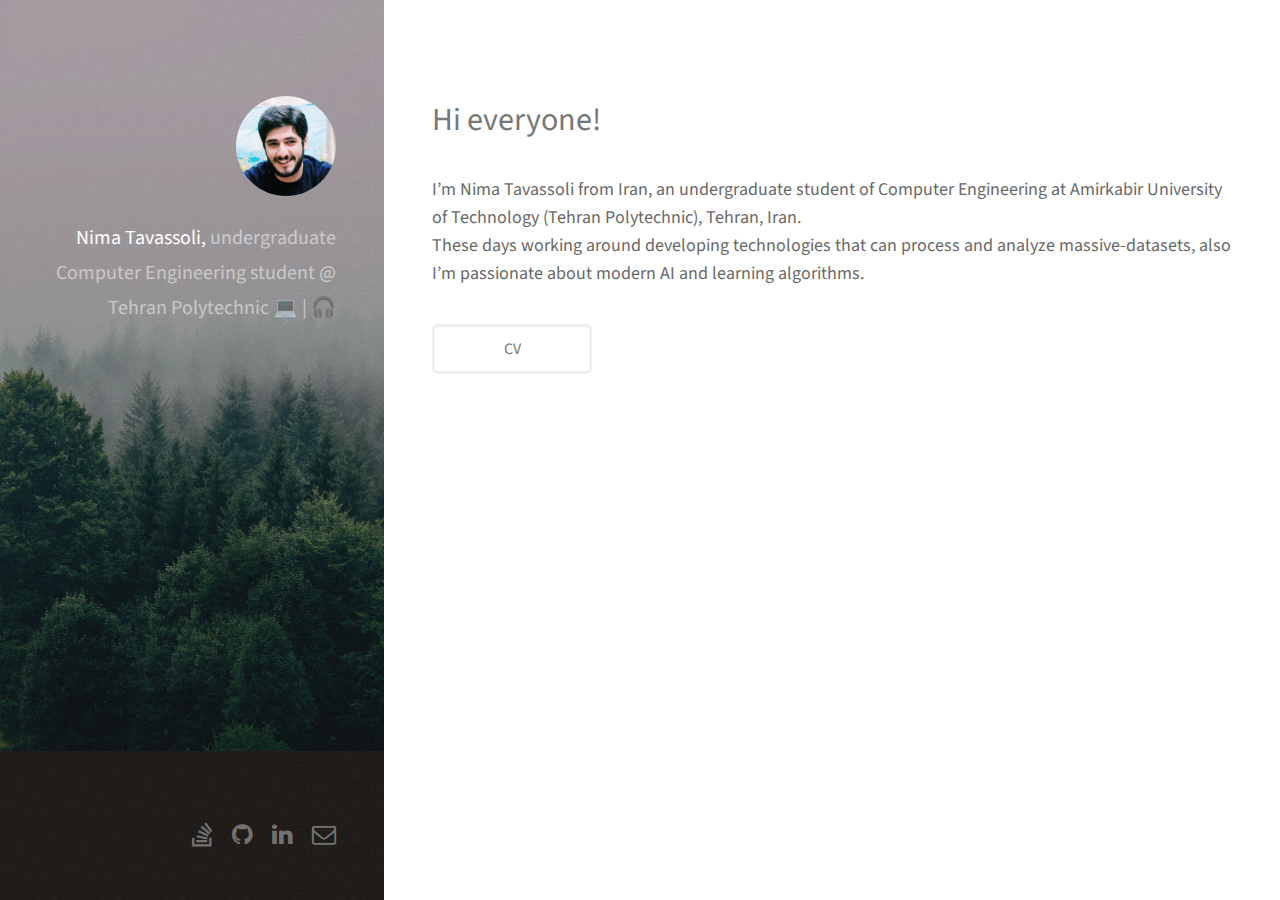
==== commit a6fed6fe: "html updated" ====
--- a/index.html
+++ b/index.html
@@ -18,8 +18,8 @@
 			<header id="header">
 				<div class="inner">
 					<a href="#" class="image avatar"><img src="./images/self.JPG" alt="" /></a>
-					<h1><strong>Nima Tavassoli</strong>, an undergraduate<br>
-								Computer Engineering student<br>
+					<h1><strong>Nima Tavassoli, </strong> undergraduate<br>
+								Computer Engineering student<br> @ Tehran Polytechnic </br>
 					 			💻 | 🎧	</h1>
 				</div>
 			</header>
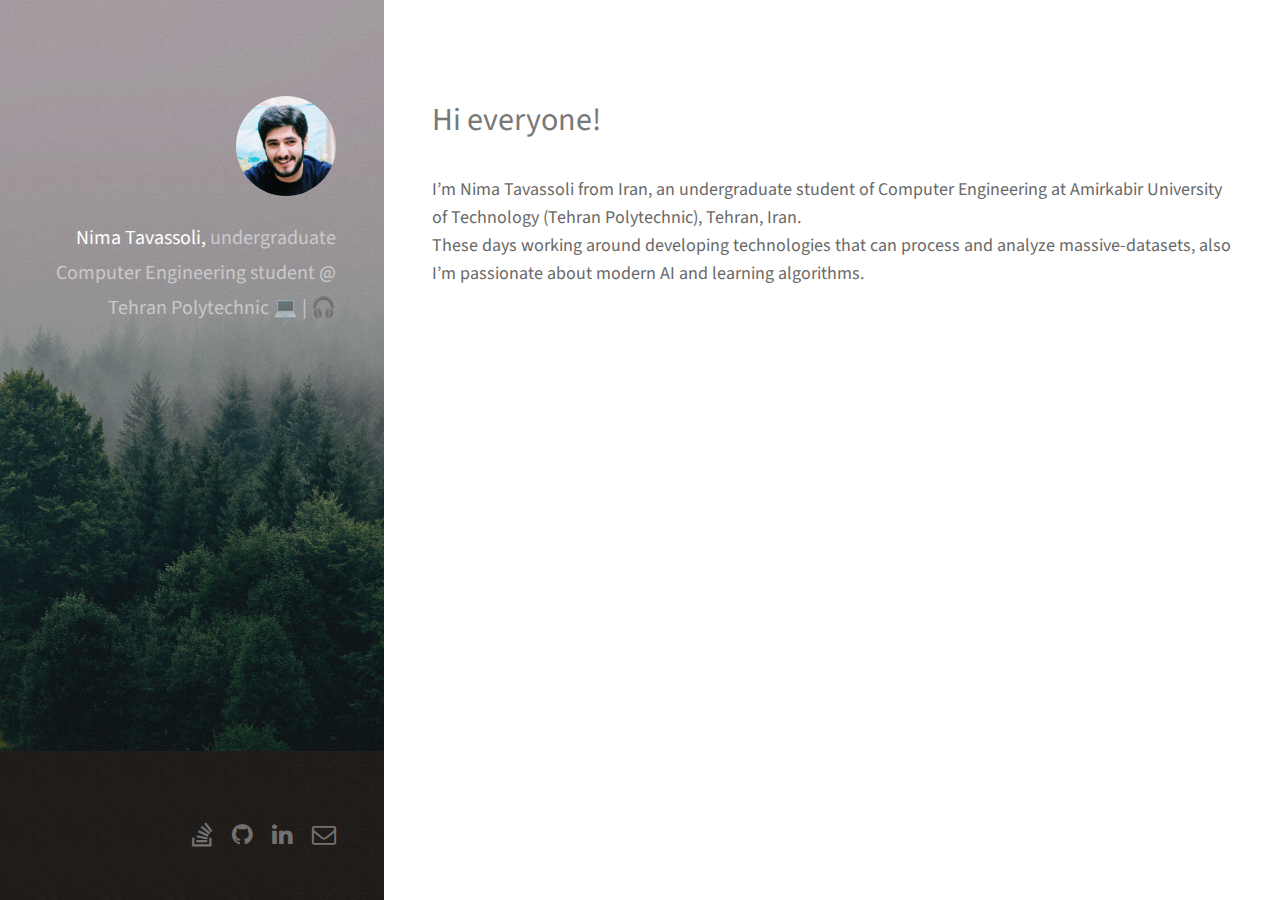
==== commit 1fdacb1e: "page updated" ====
--- a/index.html
+++ b/index.html
@@ -36,11 +36,9 @@
 						I’m Nima Tavassoli from Iran, an undergraduate student of Computer Engineering at Amirkabir University of Technology (Tehran Polytechnic), Tehran, Iran.
 						<br/> These days working around developing technologies that can process and analyze massive-datasets, also I’m passionate about modern AI and learning algorithms.
 						</p>
-						<ul class="actions">
-							<!-- <li><a href="#two" class="button">Short Biography</a></li> -->
+						<!-- <ul class="actions">
 							<li><a href="/Files/NimaTavassoli-cv.pdf" class="button">CV</a></li>
-							<!-- <li><a href="#three" class="button">Projects</a></li> -->
-						</ul>
+						</ul> -->
 					</section>
 				</div>
 
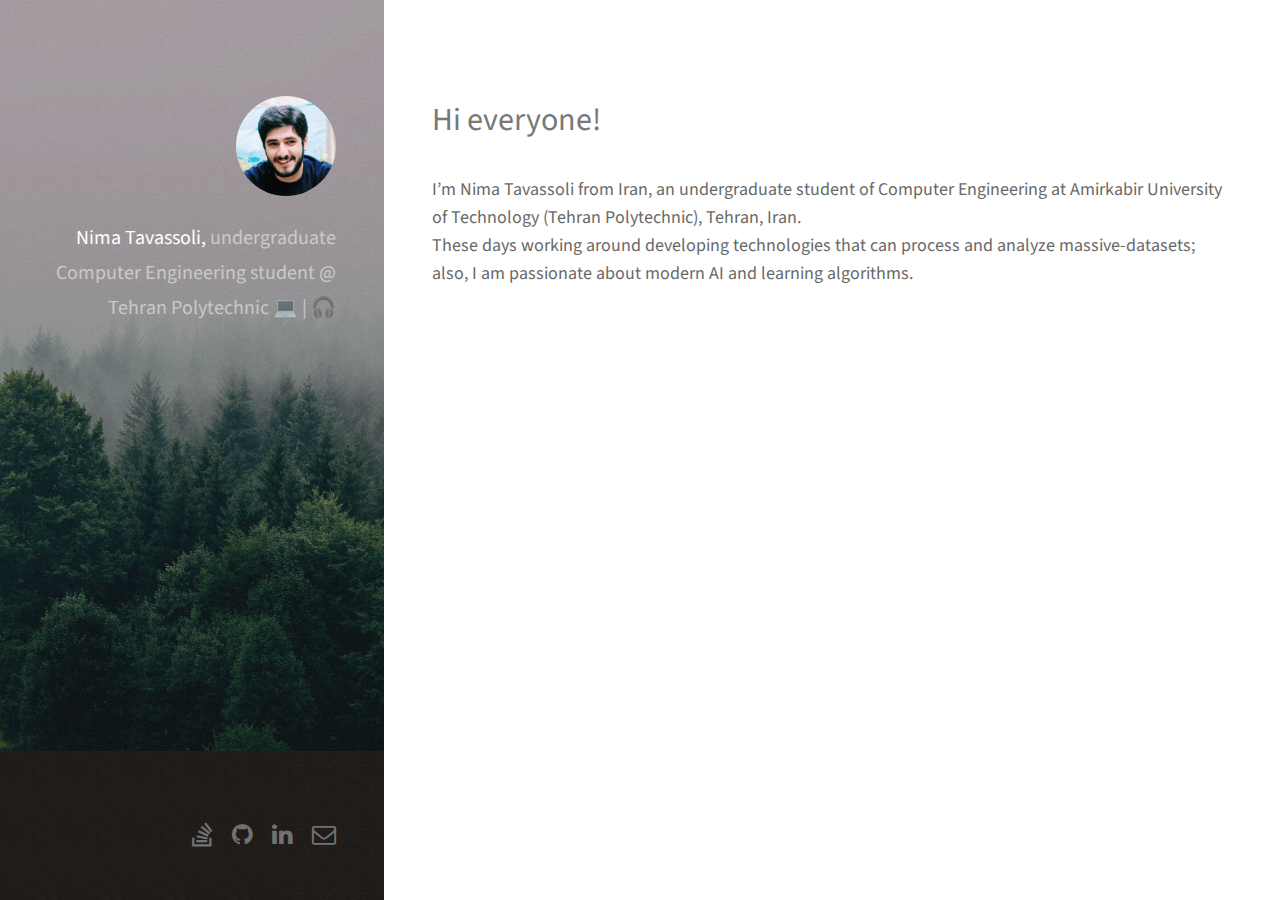
==== commit a42ce61b: "index updated" ====
--- a/index.html
+++ b/index.html
@@ -34,7 +34,7 @@
 						</header>
 						<p style="font-size: 18px;color: dimgray">
 						I’m Nima Tavassoli from Iran, an undergraduate student of Computer Engineering at Amirkabir University of Technology (Tehran Polytechnic), Tehran, Iran.
-						<br/> These days working around developing technologies that can process and analyze massive-datasets, also I’m passionate about modern AI and learning algorithms.
+						<br/> These days working around developing technologies that can process and analyze massive-datasets; also, I am passionate about modern AI and learning algorithms.
 						</p>
 						<!-- <ul class="actions">
 							<li><a href="/Files/NimaTavassoli-cv.pdf" class="button">CV</a></li>
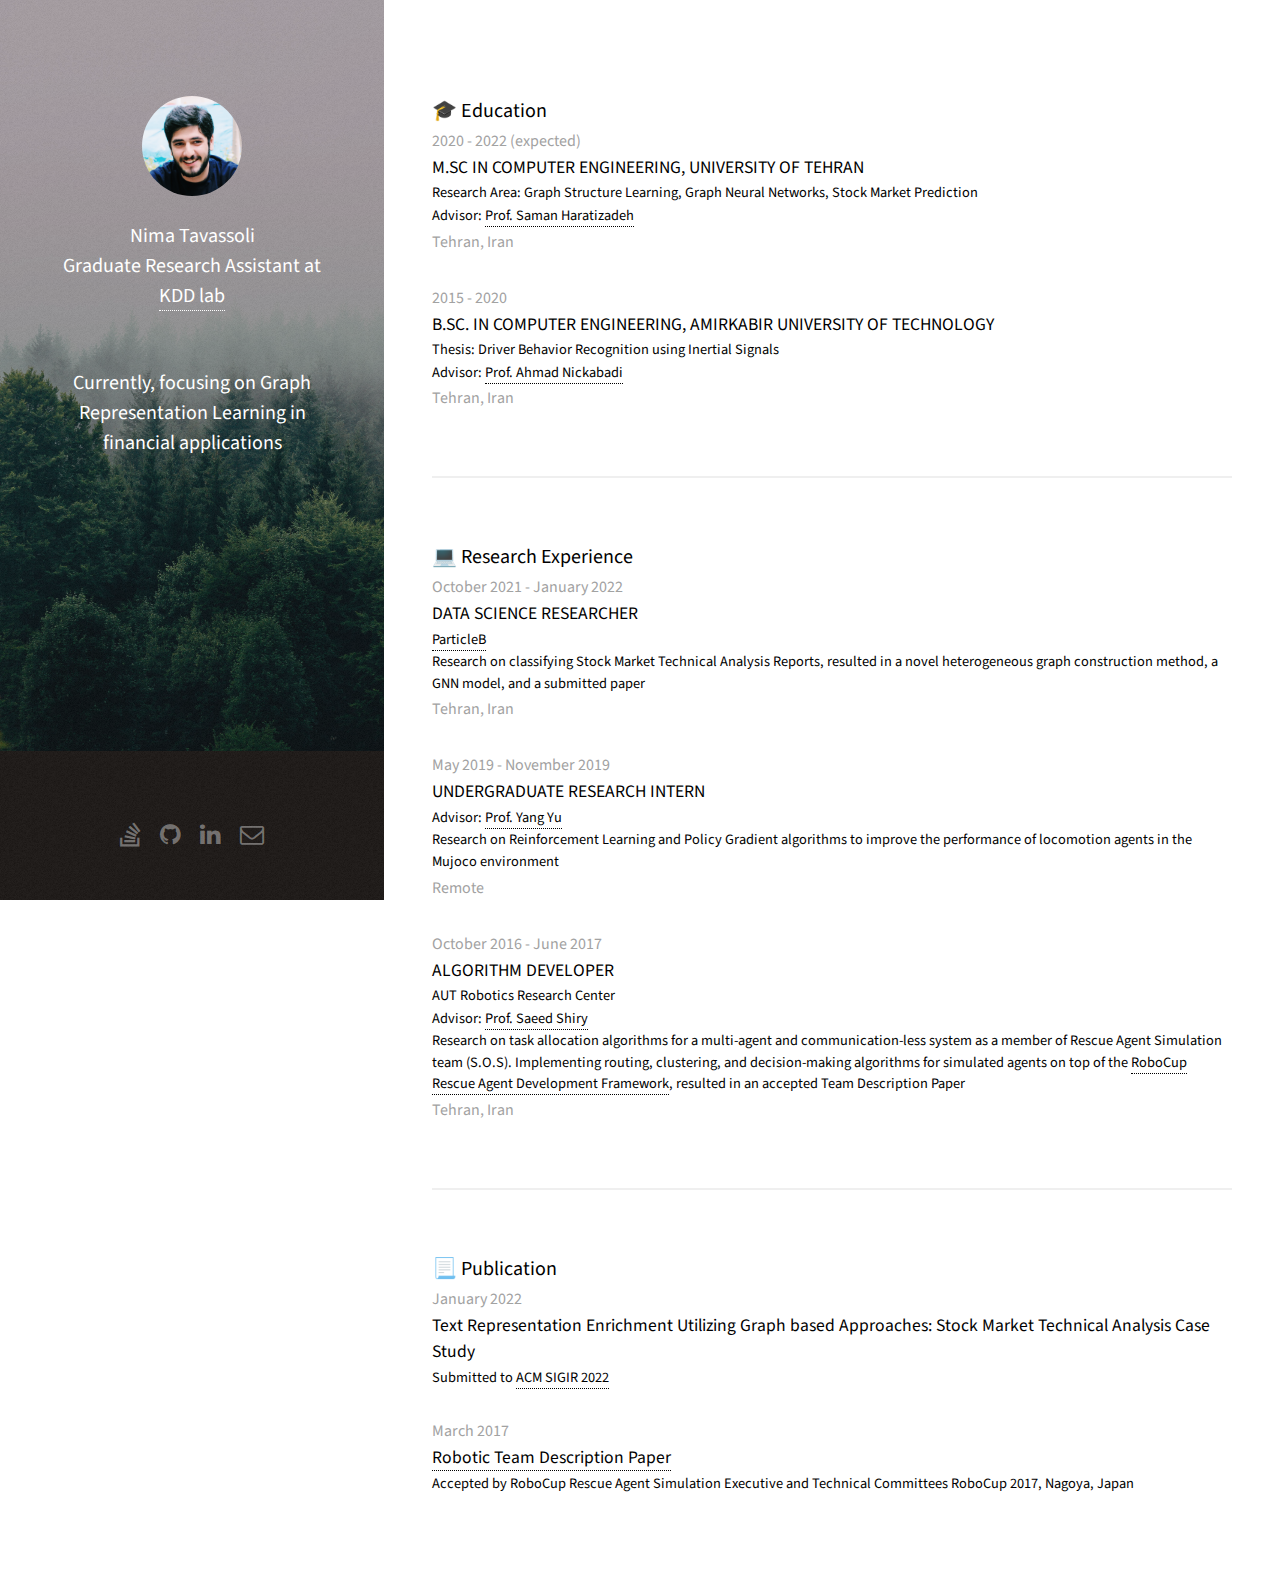
==== commit 76387ddb: "homepage updated" ====
--- a/index.html
+++ b/index.html
@@ -18,9 +18,11 @@
 			<header id="header">
 				<div class="inner">
 					<a href="#" class="image avatar"><img src="./images/self.JPG" alt="" /></a>
-					<h1><strong>Nima Tavassoli, </strong> undergraduate<br>
-								Computer Engineering student<br> @ Tehran Polytechnic </br>
-					 			💻 | 🎧	</h1>
+					<h3>Nima Tavassoli <br>  Graduate Research Assistant at<br>
+						 <a href="http://kdd.ut.ac.ir">KDD lab</a> </h3> <br>
+						<br>
+					<h3>Currently, focusing on Graph Representation Learning in financial applications</h3>
+					 			
 				</div>
 			</header>
 
@@ -29,21 +31,103 @@
 				<!-- One -->
 					<section id="one">
 						<header class="major">
-						 	<h2>Hi everyone!<br />
-							</h2>
+						 	<h3>🎓 Education<br />
+							</h3>
+							<div>
+								<smaller>2020 - 2022 (expected)</smaller>
+								<h4>M.SC IN COMPUTER ENGINEERING, UNIVERSITY OF TEHRAN</h4>
+								<h5>Research Area: Graph Structure Learning, Graph Neural Networks, Stock Market Prediction</h5>
+								<h5>Advisor: <a href="https://scholar.google.com/citations?hl=en&user=e603zvIAAAAJ&view_op=list_works&sortby=pubdate">Prof. Saman Haratizadeh</a></h5>
+								
+								<small>Tehran, Iran</small>
+							</div>
+							<br>
+							<div>
+								<smaller>2015 - 2020</smaller>
+								<h4>B.SC. IN COMPUTER ENGINEERING, AMIRKABIR UNIVERSITY OF TECHNOLOGY</h4>
+								<h5>Thesis: Driver Behavior Recognition using Inertial Signals</h5>
+								<h5>Advisor: <a href="https://scholar.google.com/citations?hl=en&user=pSMNSZwAAAAJ&view_op=list_works&sortby=pubdate">Prof. Ahmad Nickabadi</a></h5>
+								<Small>Tehran, Iran</Small>
+							</div>
 						</header>
-						<p style="font-size: 18px;color: dimgray">
-						I’m Nima Tavassoli from Iran, an undergraduate student of Computer Engineering at Amirkabir University of Technology (Tehran Polytechnic), Tehran, Iran.
-						<br/> These days working around developing technologies that can process and analyze massive-datasets; also, I am passionate about modern AI and learning algorithms.
-						</p>
-						<!-- <ul class="actions">
-							<li><a href="/Files/NimaTavassoli-cv.pdf" class="button">CV</a></li>
-						</ul> -->
+						
+						
+						
+						
+						
+					</section>
+
+					<section id="two">
+						<header class="major">
+							<h3>💻 Research Experience<br />
+						   </h3>
+						   <div>
+							   <smaller>October 2021 - January 2022</smaller>
+							   <h4>DATA SCIENCE RESEARCHER</h4>
+							   <h5><a href="https://particleb.ai">ParticleB</a></h5>
+							   
+							   <h5>Research on classifying Stock Market Technical Analysis Reports, resulted in a
+								   novel heterogeneous graph construction method, a GNN model, and a submitted paper 
+								   </h5>
+							   <small>Tehran, Iran</small>
+						   </div>
+						   <br>
+						   <div>
+							<smaller>May 2019 - November 2019</smaller>
+							<h4>UNDERGRADUATE RESEARCH INTERN</h4>
+							<h5>Advisor: <a href="https://scholar.google.com/citations?hl=en&user=PG2lDSwAAAAJ&view_op=list_works&sortby=pubdate">Prof. Yang Yu</a></h5>
+							
+							<h5>Research on Reinforcement Learning and Policy Gradient algorithms 
+								to improve the performance of locomotion agents in the Mujoco environment
+								</h5>
+							<small>Remote</small>
+						</div>
+						<br>
+						<div>
+							<smaller>October 2016 - June 2017</smaller>
+							<h4>ALGORITHM DEVELOPER</h4>
+							<h5>AUT Robotics Research Center</h5>
+							<h5>Advisor: <a href="https://scholar.google.nl/citations?hl=en&user=eezKfB4AAAAJ&view_op=list_works&sortby=pubdate">Prof. Saeed  Shiry</a></h5>
+							
+							<h5>Research on task allocation algorithms for a multi-agent and communication-less system
+								 as a member of Rescue Agent Simulation team (S.O.S). 
+								 Implementing routing, clustering, and decision-making algorithms for simulated agents on top of the 
+								 <a href="http://rescuesim.robocup.org/competitions/agent-simulation-competition">RoboCup Rescue Agent Development Framework</a>, resulted in an accepted Team Description Paper
+								 
+								</h5>
+							<small>Tehran, Iran</small>
+						</div>
+					   </header>
+					</section>
+					
+					<section id="three">
+						<header class="major">
+							<h3>📃 Publication<br />
+						   </h3>
+						   <div>
+							   <smaller>January 2022</smaller>
+							   <h4>Text Representation Enrichment Utilizing Graph based
+								Approaches: Stock Market Technical Analysis Case Study</h4>
+							   <h5>Submitted to <a href="https://sigir.org/sigir2022/">ACM SIGIR 2022</a></h5>
+						   </div>
+						   <br>
+						   <div>
+							<smaller>March 2017</smaller>
+							<h4><a href="chrome-extension://efaidnbmnnnibpcajpcglclefindmkaj/viewer.html?pdfurl=https%3A%2F%2Fwww.robocup2017.org%2Ffile%2Fsymposium%2Frescue_sim3%2FRCRS_2017_paper_9.pdf&clen=437695&chunk=true">
+								Robotic Team Description Paper</a>
+							 </h4>
+							 
+							<h5>Accepted by RoboCup Rescue Agent Simulation Executive and Technical Committees
+								RoboCup 2017, Nagoya, Japan</h5>
+						</div>
+						<br>
+				
+					   </header>
 					</section>
 				</div>
 
 			<!-- Footer -->
-				<footer id="footer">
+				<footer id="footer", style="text-align: center;">
 					<div class="inner">
 						<ul class="icons">
 							<!-- <li><a href="#" class="icon fa-twitter"><span class="label">Twitter</span></a></li> -->
@@ -60,12 +144,13 @@
 				</footer>
 
 				<!-- Two -->
-					<!-- <section id="two">
+					 <!-- <section id="two"> 
 						<h2>Bio</h2>
-						<p style="font-size: 18px;color: dimgray">
+						asda -
+						 <p style="font-size: 18px;color: dimgray">
 								Lorem ipsum dolor sit amet consectetur, adipisicing elit. Provident, nostrum reiciendis fuga animi ex doloribus quos dignissimos officiis ipsam! Necessitatibus commodi fugiat inventore perspiciatis ad laudantium voluptates, nulla fugit ipsa.
-								</p> -->
-						<!-- <div class="row">
+								</p> 
+						  <div class="row">
 							<article class="col-6 col-12-xsmall work-item">
 								<a href="images/fulls/01.jpg" class="image fit thumb"><img src="images/thumbs/01.jpg" alt="" /></a>
 								<h3>Magna sed consequat tempus</h3>
@@ -99,7 +184,7 @@
 						</div>
 						<ul class="actions">
 							<li><a href="#" class="button">Full Portfolio</a></li>
-						</ul> -->
+						</ul>  -->
 					<!-- </section> -->
 
 				<!-- Three -->
--- a/assets/css/main.css
+++ b/assets/css/main.css
@@ -137,10 +137,10 @@
 	}
 
 	h1, h2, h3, h4, h5, h6 {
-		color: #787878;
+		color: #000000;
 		font-weight: 400;
 		line-height: 1em;
-		margin: 0 0 1em 0;
+		margin: 0 0 1px 0;
 	}
 
 		h1 a, h2 a, h3 a, h4 a, h5 a, h6 a {
@@ -2597,6 +2597,7 @@
 		}
 
 		#header > .inner {
+			text-align: center;
 			-moz-flex-grow: 1;
 			-webkit-flex-grow: 1;
 			-ms-flex-grow: 1;
@@ -3045,6 +3046,7 @@
 		/* Footer */
 
 			#footer {
+				text-align: center;
 				background-attachment: scroll;
 				background-color: #1f1815;
 				background-image: url("images/overlay.png"), url("../../images/bg.jpg");
@@ -3055,7 +3057,7 @@
 				left: auto;
 				padding: 4em 4em 6em 4em;
 				position: relative;
-				text-align: center;
+				
 				width: 100%;
 			}
 
@@ -3136,6 +3138,7 @@
 		/* Footer */
 
 			#footer {
+				
 				padding: 2.25em 1.5em;
 			}
 
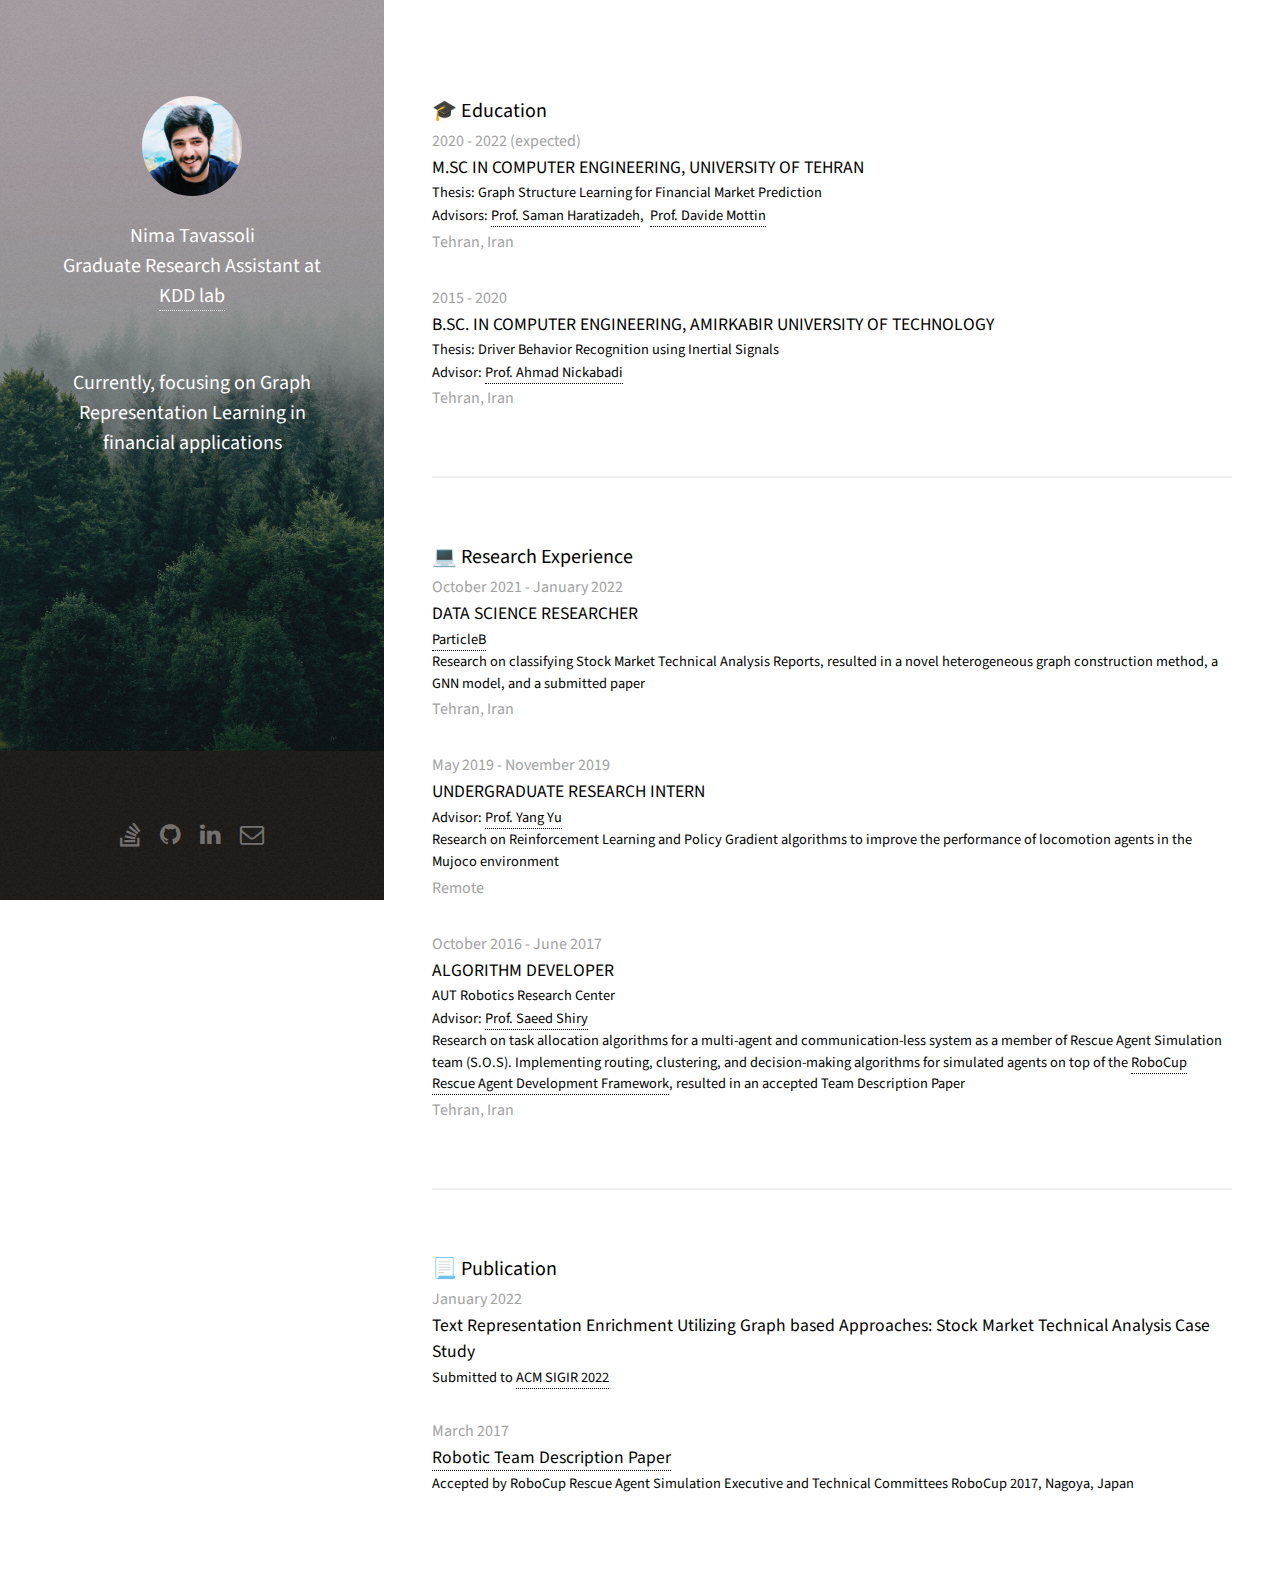
==== commit ea681064: "info update" ====
--- a/index.html
+++ b/index.html
@@ -36,8 +36,10 @@
 							<div>
 								<smaller>2020 - 2022 (expected)</smaller>
 								<h4>M.SC IN COMPUTER ENGINEERING, UNIVERSITY OF TEHRAN</h4>
-								<h5>Research Area: Graph Structure Learning, Graph Neural Networks, Stock Market Prediction</h5>
-								<h5>Advisor: <a href="https://scholar.google.com/citations?hl=en&user=e603zvIAAAAJ&view_op=list_works&sortby=pubdate">Prof. Saman Haratizadeh</a></h5>
+								<h5>Thesis: Graph Structure Learning for Financial Market Prediction</h5>
+								<h5>Advisors: <a href="https://scholar.google.com/citations?hl=en&user=e603zvIAAAAJ&view_op=list_works&sortby=pubdate">Prof. Saman Haratizadeh</a>, 
+									&nbsp;<a href="https://mott.in/">Prof. Davide Mottin</a> 
+							</h5>
 								
 								<small>Tehran, Iran</small>
 							</div>
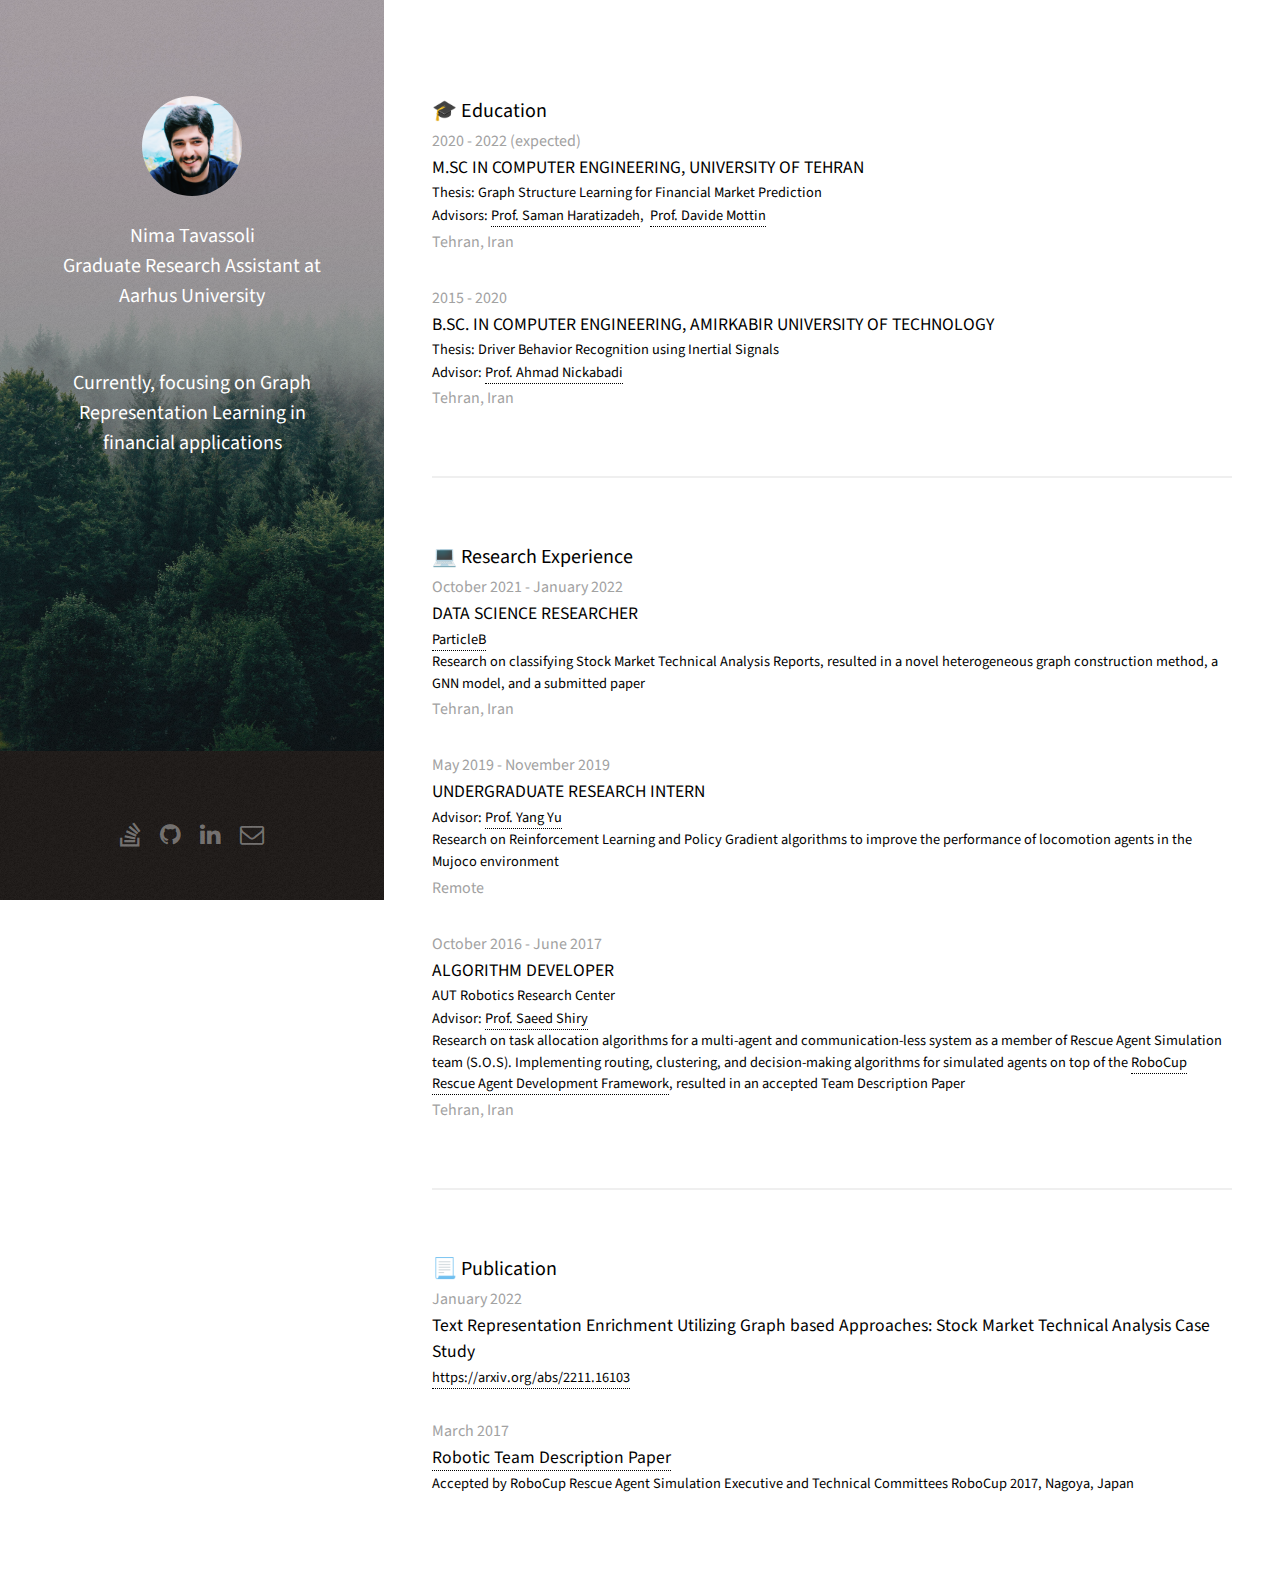
==== commit 5fd77091: "link updated" ====
--- a/index.html
+++ b/index.html
@@ -19,7 +19,7 @@
 				<div class="inner">
 					<a href="#" class="image avatar"><img src="./images/self.JPG" alt="" /></a>
 					<h3>Nima Tavassoli <br>  Graduate Research Assistant at<br>
-						 <a href="http://kdd.ut.ac.ir">KDD lab</a> </h3> <br>
+						 Aarhus University </h3> <br>
 						<br>
 					<h3>Currently, focusing on Graph Representation Learning in financial applications</h3>
 					 			
@@ -110,7 +110,7 @@
 							   <smaller>January 2022</smaller>
 							   <h4>Text Representation Enrichment Utilizing Graph based
 								Approaches: Stock Market Technical Analysis Case Study</h4>
-							   <h5>Submitted to <a href="https://sigir.org/sigir2022/">ACM SIGIR 2022</a></h5>
+							   <h5><a href="https://arxiv.org/abs/2211.16103/">https://arxiv.org/abs/2211.16103</a></h5>
 						   </div>
 						   <br>
 						   <div>
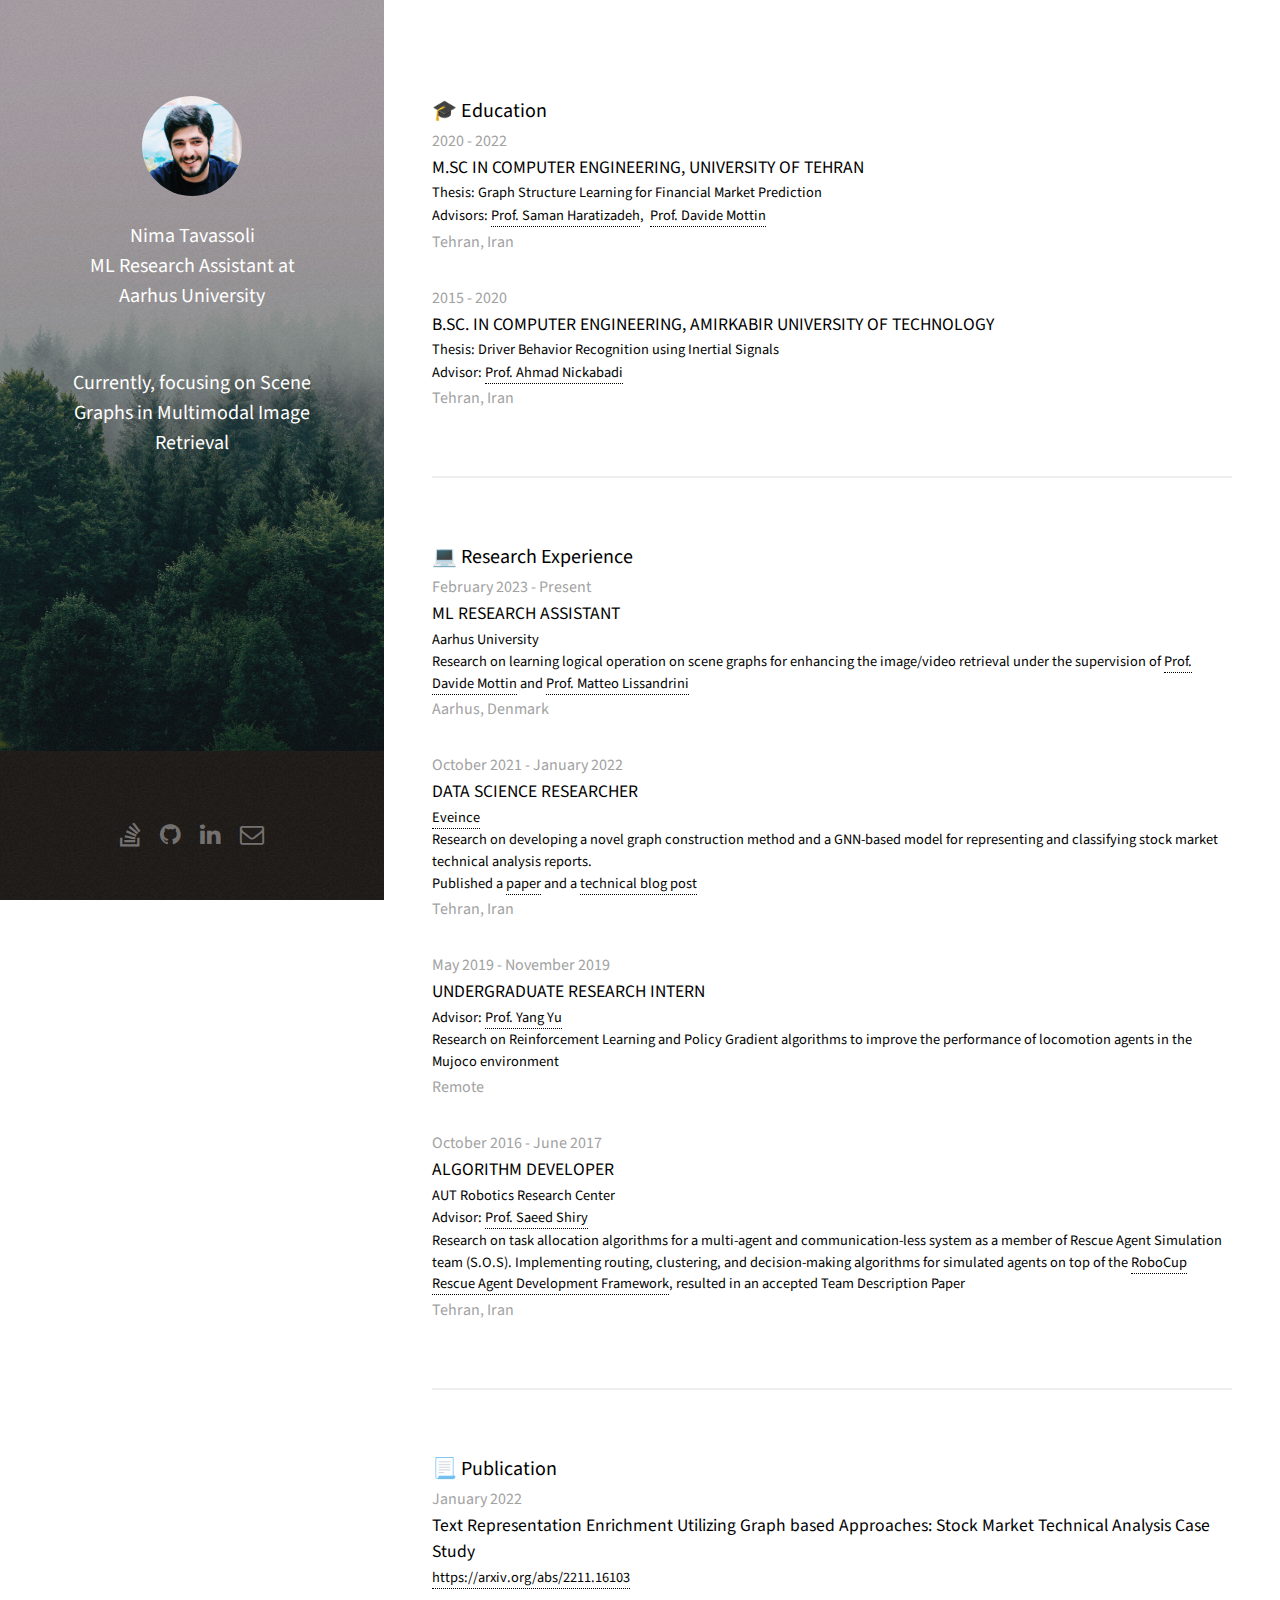
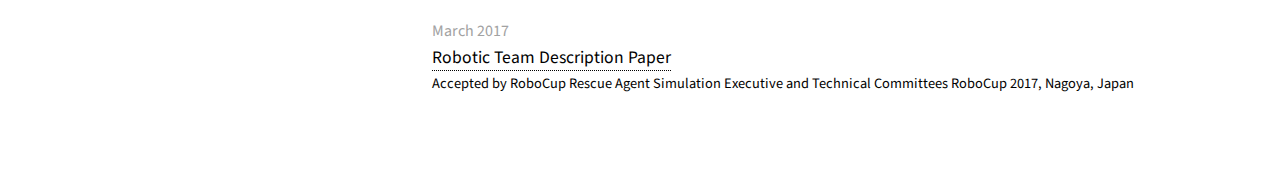
==== commit 631878a2: "homepage updated" ====
--- a/index.html
+++ b/index.html
@@ -18,10 +18,10 @@
 			<header id="header">
 				<div class="inner">
 					<a href="#" class="image avatar"><img src="./images/self.JPG" alt="" /></a>
-					<h3>Nima Tavassoli <br>  Graduate Research Assistant at<br>
+					<h3>Nima Tavassoli <br>  ML Research Assistant at<br>
 						 Aarhus University </h3> <br>
 						<br>
-					<h3>Currently, focusing on Graph Representation Learning in financial applications</h3>
+					<h3>Currently, focusing on Scene Graphs in Multimodal Image Retrieval</h3>
 					 			
 				</div>
 			</header>
@@ -34,7 +34,7 @@
 						 	<h3>🎓 Education<br />
 							</h3>
 							<div>
-								<smaller>2020 - 2022 (expected)</smaller>
+								<smaller>2020 - 2022</smaller>
 								<h4>M.SC IN COMPUTER ENGINEERING, UNIVERSITY OF TEHRAN</h4>
 								<h5>Thesis: Graph Structure Learning for Financial Market Prediction</h5>
 								<h5>Advisors: <a href="https://scholar.google.com/citations?hl=en&user=e603zvIAAAAJ&view_op=list_works&sortby=pubdate">Prof. Saman Haratizadeh</a>, 
@@ -64,12 +64,24 @@
 							<h3>💻 Research Experience<br />
 						   </h3>
 						   <div>
+							<smaller>February 2023 - Present</smaller>
+							<h4>ML RESEARCH ASSISTANT</h4>
+							<h5>Aarhus University</h5>
+							
+							<h5>Research on learning logical operation on scene graphs for enhancing the image/video retrieval under the supervision
+								of <a href="https://mott.in/">Prof. Davide Mottin</a> and <a href="https://people.cs.aau.dk/~matteo/">Prof. Matteo Lissandrini</a>
+								</h5>
+							<small>Aarhus, Denmark</small>
+						</div>
+						<br>
+						   <div>
 							   <smaller>October 2021 - January 2022</smaller>
 							   <h4>DATA SCIENCE RESEARCHER</h4>
-							   <h5><a href="https://particleb.ai">ParticleB</a></h5>
+							   <h5><a href="https://eveince.com">Eveince</a></h5>
 							   
-							   <h5>Research on classifying Stock Market Technical Analysis Reports, resulted in a
-								   novel heterogeneous graph construction method, a GNN model, and a submitted paper 
+							   <h5>Research on developing a novel graph construction method and a GNN-based model for representing and classifying stock market technical analysis reports.
+								<br>
+								Published a <a href="https://arxiv.org/abs/2211.16103">paper</a> and a <a href="https://eveince.substack.com/p/graph-based-approach-to-process-technical">technical blog post</a>
 								   </h5>
 							   <small>Tehran, Iran</small>
 						   </div>
